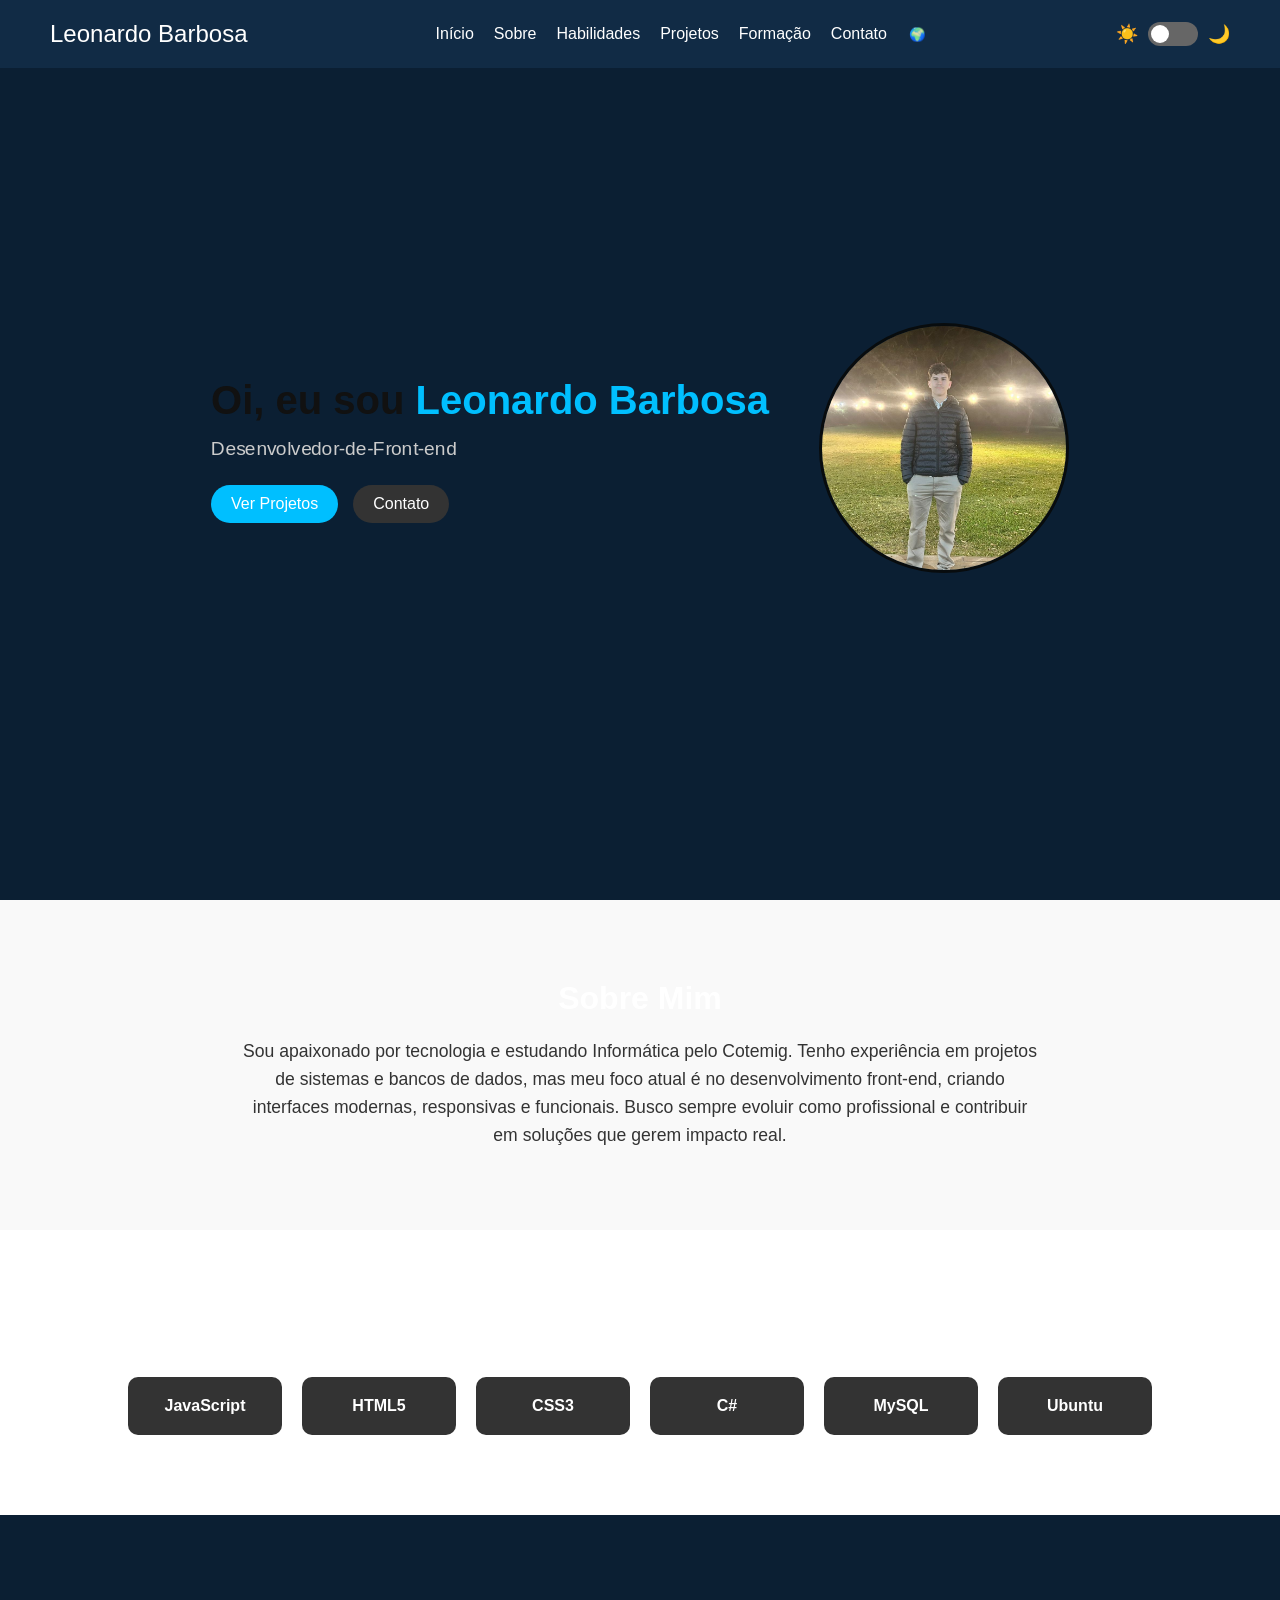
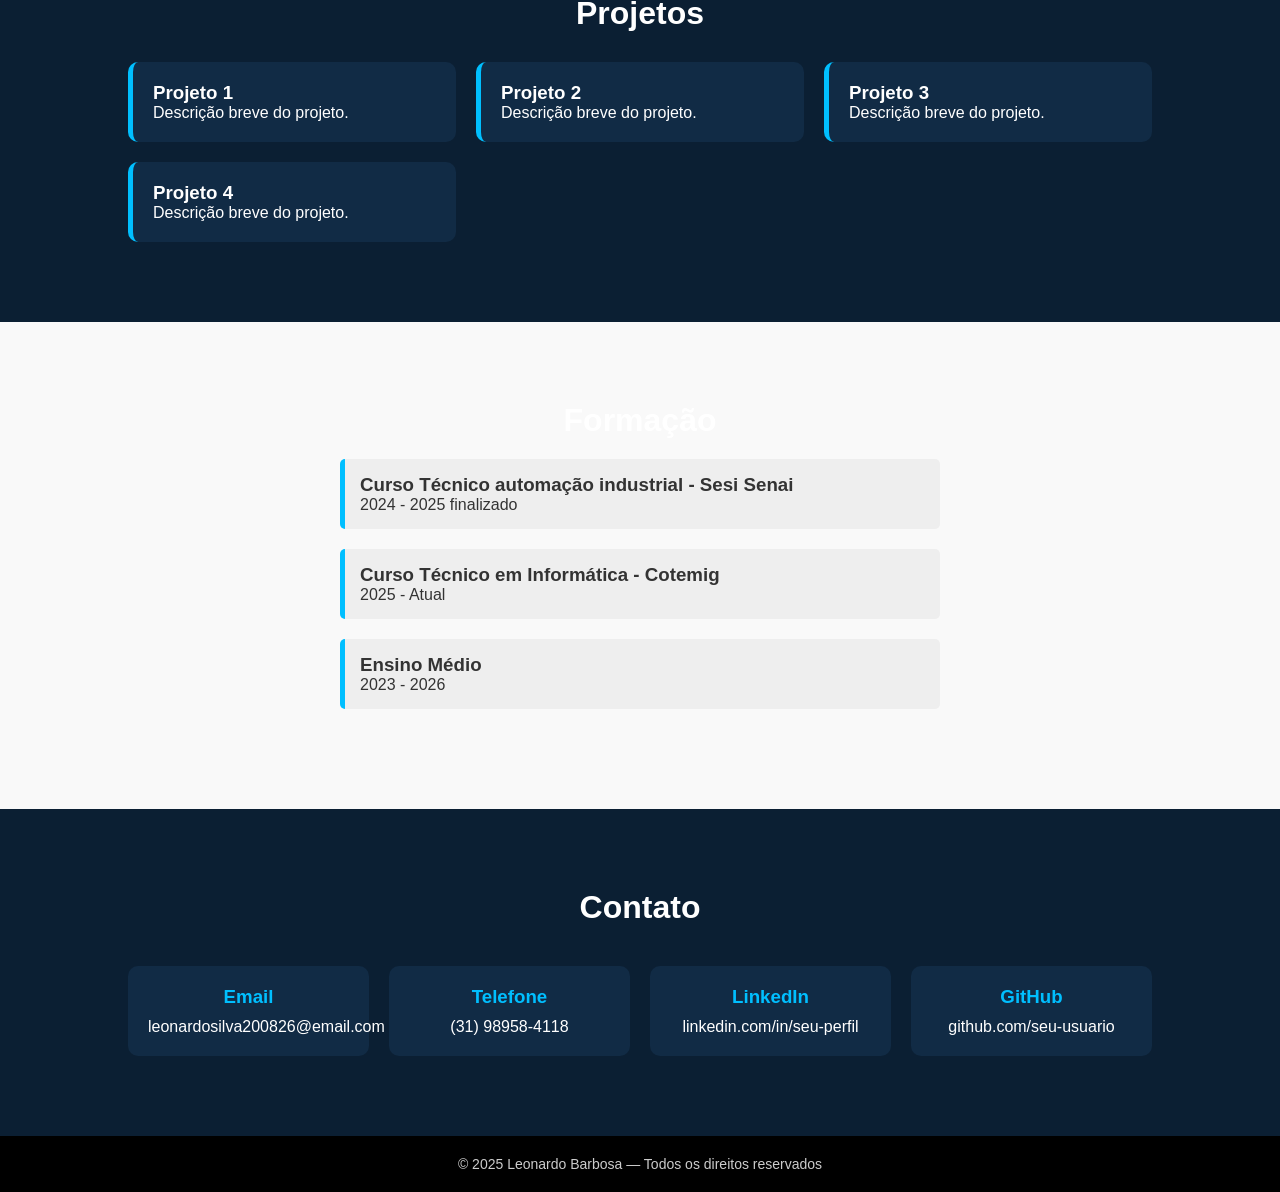
==== index.html @ f19188c2 "Add files via upload" ====
<!DOCTYPE html>
<html lang="pt-BR">
<head>
  <meta charset="UTF-8">
  <meta name="viewport" content="width=device-width, initial-scale=1.0">
  <title>Portfólio - Leonardo Barbosa</title>
  <link rel="stylesheet" href="style.css">
  <script src="script.js" defer></script>
</head>
<body>
  <!-- Header -->
  <header>
    <div class="logo" data-key="logo">Leonardo Barbosa</div>
    <nav>
      <ul class="nav-links">
        <li><a href="#hero">Início</a></li>
        <li><a href="#about">Sobre</a></li>
        <li><a href="#skills">Habilidades</a></li>
        <li><a href="#projects">Projetos</a></li>
        <li><a href="#education">Formação</a></li>
        <li><a href="#contact">Contato</a></li>
        <li><button id="btnIdioma">🌍</button></li>
        <li id="dk">
          <label class="switch">
            <span class="icon">🌙</span>
            <input type="checkbox" id="darkModeToggle">
            <span class="slider"></span>
            <span class="icon">🌙</span>
          </label>
        </li>
      </ul>
    </nav>
    <div class="menu-toggle">&#9776;</div>

    <div class="toggle-container">
      <span class="icon">☀️</span>
      <label class="switch">
        <input type="checkbox" id="darkModeToggle1">
        <span class="slider"></span>
      </label>
      <span class="icon">🌙</span>
    </div>
  </header>

  <!-- Hero -->
  <section id="hero">
    <div class="hero-text">
      <h1 data-key="heroTitle">Oi, eu sou <span>Leonardo Barbosa</span></h1>
      <p class="fall-text" data-key="heroSubtitle">Desenvolvedor-de-Front-end</p>
      <div class="buttons">
        <a href="#projects" class="btn" data-key="seeProjects">Ver Projetos</a>
        <a href="#contact" class="btn btn-alt" data-key="contactBtn">Contato</a>
      </div>
    </div>
    <div class="hero-img">
      <img src="portifolio.jpg" alt="">
    </div>
  </section>

  <!-- Sobre Mim -->
  <section id="about">
    <h2 data-key="aboutTitle">Sobre Mim</h2>
    <p data-key="aboutText">
      Sou apaixonado por tecnologia e estudando Informática pelo Cotemig.
      Tenho experiência em projetos de sistemas e bancos de dados, mas meu foco
      atual é no desenvolvimento front-end, criando interfaces modernas, responsivas
      e funcionais. Busco sempre evoluir como profissional e contribuir em soluções
      que gerem impacto real.
    </p>
  </section>

  <!-- Habilidades -->
  <section id="skills">
    <h2 data-key="skillsTitle">Habilidades</h2>
    <div class="skills-grid">
      <div class="skill-card">JavaScript</div>
      <div class="skill-card">HTML5</div>
      <div class="skill-card">CSS3</div>
      <div class="skill-card">C#</div>
      <div class="skill-card">MySQL</div>
      <div class="skill-card">Ubuntu</div>
    </div>
  </section>

  <!-- Projetos -->
  <section id="projects">
    <h2 data-key="projectsTitle">Projetos</h2>
    <div class="projects-grid">
      <div class="project-card">
        <h3>Projeto 1</h3>
        <p data-key="projDesc">Descrição breve do projeto.</p>
      </div>
      <div class="project-card">
        <h3>Projeto 2</h3>
        <p data-key="projDesc">Descrição breve do projeto.</p>
      </div>
      <div class="project-card">
        <h3>Projeto 3</h3>
        <p data-key="projDesc">Descrição breve do projeto.</p>
      </div>
      <div class="project-card">
        <h3>Projeto 4</h3>
        <p data-key="projDesc">Descrição breve do projeto.</p>
      </div>
    </div>
  </section>

  <!-- Formação -->
  <section id="education">
    <h2 data-key="educationTitle">Formação</h2>
    <ul class="timeline">
      <li>
        <h3 data-key="edu1">Curso Técnico automação industrial - Sesi Senai</h3>
        <span>2024 - 2025 finalizado</span>
      </li>
      <li>
        <h3 data-key="edu2">Curso Técnico em Informática - Cotemig</h3>
        <span>2025 - Atual</span>
      </li>
      <li>
        <h3 data-key="edu3">Ensino Médio</h3>
        <span>2023 - 2026</span>
      </li>
    </ul>
  </section>

  <!-- Contato -->
  <section id="contact">
    <h2 data-key="contactTitle">Contato</h2>
    <div class="contact-grid">
      <div class="contact-card">
        <h3 data-key="email">Email</h3>
        <p>leonardosilva200826@email.com</p>
      </div>
      <div class="contact-card">
        <h3 data-key="phone">Telefone</h3>
        <p>(31) 98958-4118</p>
      </div>
      <div class="contact-card">
        <h3 data-key="linkedin">LinkedIn</h3>
        <p><a href="https://linkedin.com/in/seu-perfil" target="_blank">linkedin.com/in/seu-perfil</a></p>
      </div>
      <div class="contact-card">
        <h3 data-key="github">GitHub</h3>
        <p><a href="https://github.com/seu-usuario" target="_blank">github.com/seu-usuario</a></p>
      </div>
    </div>
  </section>

  <!-- Footer -->
  <footer>
    <p data-key="footer">© 2025 Leonardo Barbosa — Todos os direitos reservados</p>
  </footer>

  <script>
    // Menu responsivo
    const menuToggle = document.querySelector(".menu-toggle");
    const navLinks = document.querySelector(".nav-links");
    menuToggle.addEventListener("click", () => {
      navLinks.classList.toggle("active");
    });
  </script>
</body>
</html>
---- style.css ----
* {
  scroll-behavior: smooth;
  margin: 0;
  padding: 0;
  box-sizing: border-box;
  font-family: "Montserrat", sans-serif;
}


body {
  background-color: #0B1F33;
  color: #111;
  transition: background-color 0.4s, color 0.4s;
}

header {
  background-color: #0B1F33;
  color: white;
  transition: background-color 0.4s, color 0.4s;
}

/* ====== Toggle Switch ====== */
.toggle-container {
  display: flex;
  align-items: center;
  gap: 10px;
}

.switch {
  position: relative;
  display: inline-block;
  width: 50px;
  height: 24px;
}

.switch input {
  opacity: 0;
  width: 0;
  height: 0;
}

#dk {
  display: none;
}

.slider {
  position: absolute;
  cursor: pointer;
  top: 0;
  left: 0;
  right: 0;
  bottom: 0;
  background-color: #666;
  transition: 0.4s;
  border-radius: 24px;
}

.slider::before {
  position: absolute;
  content: "";
  height: 18px;
  width: 18px;
  left: 3px;
  bottom: 3px;
  background-color: white;
  transition: 0.4s;
  border-radius: 50%;
}

input:checked+.slider {
  background-color: #2196f3;
}

input:checked+.slider::before {
  transform: translateX(26px);
}

.toggle-container .icon {
  font-size: 18px;
}



/* Header */
header {
  width: 100%;
  padding: 20px 50px;
  background: #112B45;
  display: flex;
  justify-content: space-between;
  align-items: center;
  position: fixed;
  top: 0;
  z-index: 1000;
}

.toggle-container {
  display: flex;
  align-items: center;
  gap: 10px;
}

/* Estilo do switch */
.switch {
  position: relative;
  display: inline-block;
  width: 50px;
  height: 24px;
}

.switch input {
  opacity: 0;
  width: 0;
  height: 0;
}

.slider {
  position: absolute;
  cursor: pointer;
  top: 0;
  left: 0;
  right: 0;
  bottom: 0;
  background-color: #666;
  transition: 0.4s;
  border-radius: 24px;
}

.slider::before {
  position: absolute;
  content: "";
  height: 18px;
  width: 18px;
  left: 3px;
  bottom: 3px;
  background-color: white;
  transition: 0.4s;
  border-radius: 50%;
}

/* Quando ativado */
input:checked+.slider {
  background-color: #110f08;
}

input:checked+.slider::before {
  transform: translateX(26px);
}

/* Ícones */
.toggle-container .icon {
  font-size: 18px;
}

.logo {
  font-size: 1.5rem;
  font-weight: 2px;
  color: #fff;
}

.fall-text {
  display: inline-block;
  font-size: 1.2rem;
  color: #ccc;
}

.fall-text span {
  display: inline-block;
  opacity: 0;
  transform: translateY(-50px);
  animation: fall 0.8s forwards;
}

@keyframes fall {
  to {
    opacity: 1;
    transform: translateY(0);
  }
}

.nav-links {
  display: flex;
  gap: 20px;
  list-style: none;
}

.nav-links a {
  text-decoration: none;
  color: #fff;
  font-weight: 500;
  transition: 0.3s;
}

.nav-links a:hover {
  color: #00BFFF;
}

/* Menu Mobile */
.menu-toggle {
  display: none;
  font-size: 2rem;
  cursor: pointer;
  color: #fff;
}

@media (max-width: 768px) {
  .nav-links {
    display: none;
    flex-direction: column;
    position: absolute;
    top: 70px;
    right: 50px;
    background: #112B45;
    padding: 20px;
    border-radius: 10px;
  }

  .nav-links.active {
    display: flex;
  }

  .menu-toggle {
    display: block;
  }

  .toggle-container {
    display: none;
  }

  .switch {
    display: flex;
    gap: 11px;
  }

  #hero {
    min-height: 100vh;
    display: flex;
    justify-content: center;
    align-items: center;
    flex-direction: column-reverse;
  }


  #dk {
    display: block;
  }
}

/* Hero */
#hero {
  min-height: 100vh;
  display: flex;
  justify-content: center;
  align-items: center;
  gap: 50px;
  padding: 0 10%;
}

.hero-text {
  max-width: 600px;
}

.hero-img img {

  width: 250px;
  height: 250px;
  border-radius: 50%;
  object-fit: cover;
  border: 3px solid #080c0e;
}

/* Animação de flutuar */
@keyframes float {
  0% {
    transform: translateY(0);
  }

  50% {
    transform: translateY(-20px);
  }

  100% {
    transform: translateY(0);
  }
}

.hero-img img.float {
  animation: float 5s ease-in-out infinite;
}


.hero-text h1 {
  font-size: 2.5rem;
  margin-bottom: 15px;
}

.hero-text h1 span {
  color: #00BFFF;
}

.hero-text p {
  font-size: 1.2rem;
  margin-bottom: 25px;
  color: #ccc;
}

.buttons {
  display: flex;
  gap: 15px;
}

.btn {
  padding: 10px 20px;
  background: #00BFFF;
  color: #fff;
  text-decoration: none;
  border-radius: 25px;
  transition: 0.3s;
}

.btn:hover {
  background: #008CBA;
}

.btn-alt {
  background: #333;
}


/* SOBRE MIM */
#about {
  padding: 80px 10%;
  text-align: center;
  background: #f9f9f9;
  color: #333;
}

#about h2 {
  font-size: 2rem;
  margin-bottom: 20px;
  color: white;
}

#about p {
  max-width: 800px;
  margin: 0 auto;
  font-size: 1.1rem;
  line-height: 1.6;
}

/* HABILIDADES */
#skills {
  padding: 80px 10%;
  text-align: center;
  background: #fff;
}

#skills h2 {
  font-size: 2rem;
  margin-bottom: 30px;
  color: white;
}

.skills-grid {
  display: grid;
  grid-template-columns: repeat(auto-fit, minmax(150px, 1fr));
  gap: 20px;
}

.skills-grid :hover {
  color: #00BFFF
}

.skill-card {
  background: #333;
  color: #fff;
  padding: 20px;
  border-radius: 10px;
  font-weight: bold;
  text-align: center;
}

/* PROJETOS */
#projects {
  padding: 80px 10%;
  background: #0B1F33;
  color: #fff;
  text-align: center;
}

#projects h2 {
  font-size: 2rem;
  margin-bottom: 30px;
}

.projects-grid {
  display: grid;
  grid-template-columns: repeat(auto-fit, minmax(250px, 1fr));
  gap: 20px;
}

.project-card {
  background: #112B45;
  padding: 20px;
  border-radius: 10px;
  text-align: left;
  border-left: 5px solid #00BFFF;
}

/* FORMAÇÃO */
#education {
  padding: 80px 10%;
  background: #f9f9f9;
  text-align: center;
  color: #333;
}

#education h2 {
  font-size: 2rem;
  margin-bottom: 20px;
  color: white;
}

.timeline {
  list-style: none;
  padding: 0;
  max-width: 600px;
  margin: 0 auto;
  text-align: left;

}

.timeline li {
  margin-bottom: 20px;
  padding: 15px;
  background: #eee;
  border-left: 5px solid #00BFFF;
  border-radius: 5px;

}

/* ============================= */
/* CONTATO */
#contact {
  padding: 80px 10%;
  background: #0B1F33;
  color: #fff;
  text-align: center;
}

#contact h2 {
  font-size: 2rem;
  margin-bottom: 40px;
}

.contact-grid {
  display: grid;
  grid-template-columns: repeat(auto-fit, minmax(220px, 1fr));
  gap: 20px;
}

.contact-card {
  background: #112B45;
  padding: 20px;
  border-radius: 10px;
  transition: transform 0.3s, background 0.3s;
}

.contact-card h3 {
  margin-bottom: 10px;
  color: #00BFFF;
}

.contact-card p {
  font-size: 1rem;
}

.contact-card a {
  color: #fff;
  text-decoration: none;
  transition: color 0.3s;
}

.contact-card a:hover {
  color: #00BFFF;
}

.contact-card:hover {
  transform: translateY(-5px);
  background: #154069;
}

/* Botão Dark Mode */
#darkModeToggle {
  margin-left: 15px;
  padding: 8px 12px;
  border: none;
  background: var(--secondary-color);
  color: var(--text-color);
  border-radius: 8px;
  cursor: pointer;
  transition: 0.3s;
}

#darkModeToggle:hover {
  background: var(--primary-color);
  color: var(--bg-color);
}

#darkModeToggle1 {
  margin-left: 15px;
  padding: 8px 12px;
  border: none;
  background: var(--secondary-color);
  color: var(--text-color);
  border-radius: 8px;
  cursor: pointer;
  transition: 0.3s;
}

#darkModeToggle1:hover {
  background: var(--primary-color);
  color: var(--bg-color);
}

body.dark-mode {
  background-color: #111;
  color: #f5f5f5;
}

body.dark-mode header {
  background-color: #1a1a1a;
  color: #f5f5f5;
}

body.dark-mode #hero {
  background-color: #111;
  color: #f5f5f5;
}

body.dark-mode #about {
  background-color: #1a1a1a;
  color: #f5f5f5;
}

body.dark-mode #skills {
  background-color: #1a1a1a;
  color: #f5f5f5;
}

body.dark-mode .skill-card {
  background-color: #222;
  color: #f5f5f5;
  border: 1px solid #444;
}

body.dark-mode .skill-card:hover {
  color: #00BFFF;
}

body.dark-mode #projects {
  background-color: #111;
  color: #f5f5f5;
}

body.dark-mode .project-card {
  background-color: #222;
  color: #f5f5f5;
  border-left: 5px solid #00BFFF;
}

body.dark-mode #education {
  background-color: #1a1a1a;
  color: #f5f5f5;
}

body.dark-mode .timeline li {
  background-color: #222;
  color: #f5f5f5;
  border-left: 5px solid #00BFFF;
}

body.dark-mode #contact {
  background-color: #111;
  color: #f5f5f5;
}

body.dark-mode .contact-card {
  background-color: #222;
  color: #f5f5f5;
  border: 1px solid #444;
}

body.dark-mode .contact-card a {
  color: #00BFFF;
}

body.dark-mode .contact-card:hover {
  background-color: #154069;
}

body.dark-mode .btn {
  background-color: #00BFFF;
  color: #fff;
}

body.dark-mode .btn-alt {
  background-color: #333;
  color: #fff;
}

/* ====== Dark Mode ====== */
body.dark-mode {
  background-color: #111;
  color: #f5f5f5;
}

body.dark-mode header {
  background-color: #1a1a1a;
  color: #f5f5f5;
}

body.dark-mode .card {
  background-color: #222;
  color: #f5f5f5;
  border: 1px solid #444;
}

footer {
  background: black;
  color: #ccc;
  text-align: center;
  padding: 20px;
  font-size: 14px;
}

body.dark-mode .nav-links {
  background-color: #1a1a1a;
  color: #f5f5f5;
}

#btnIdioma {
  border-color: transparent;
  background-color: transparent;
  font-size: 1.em;
}
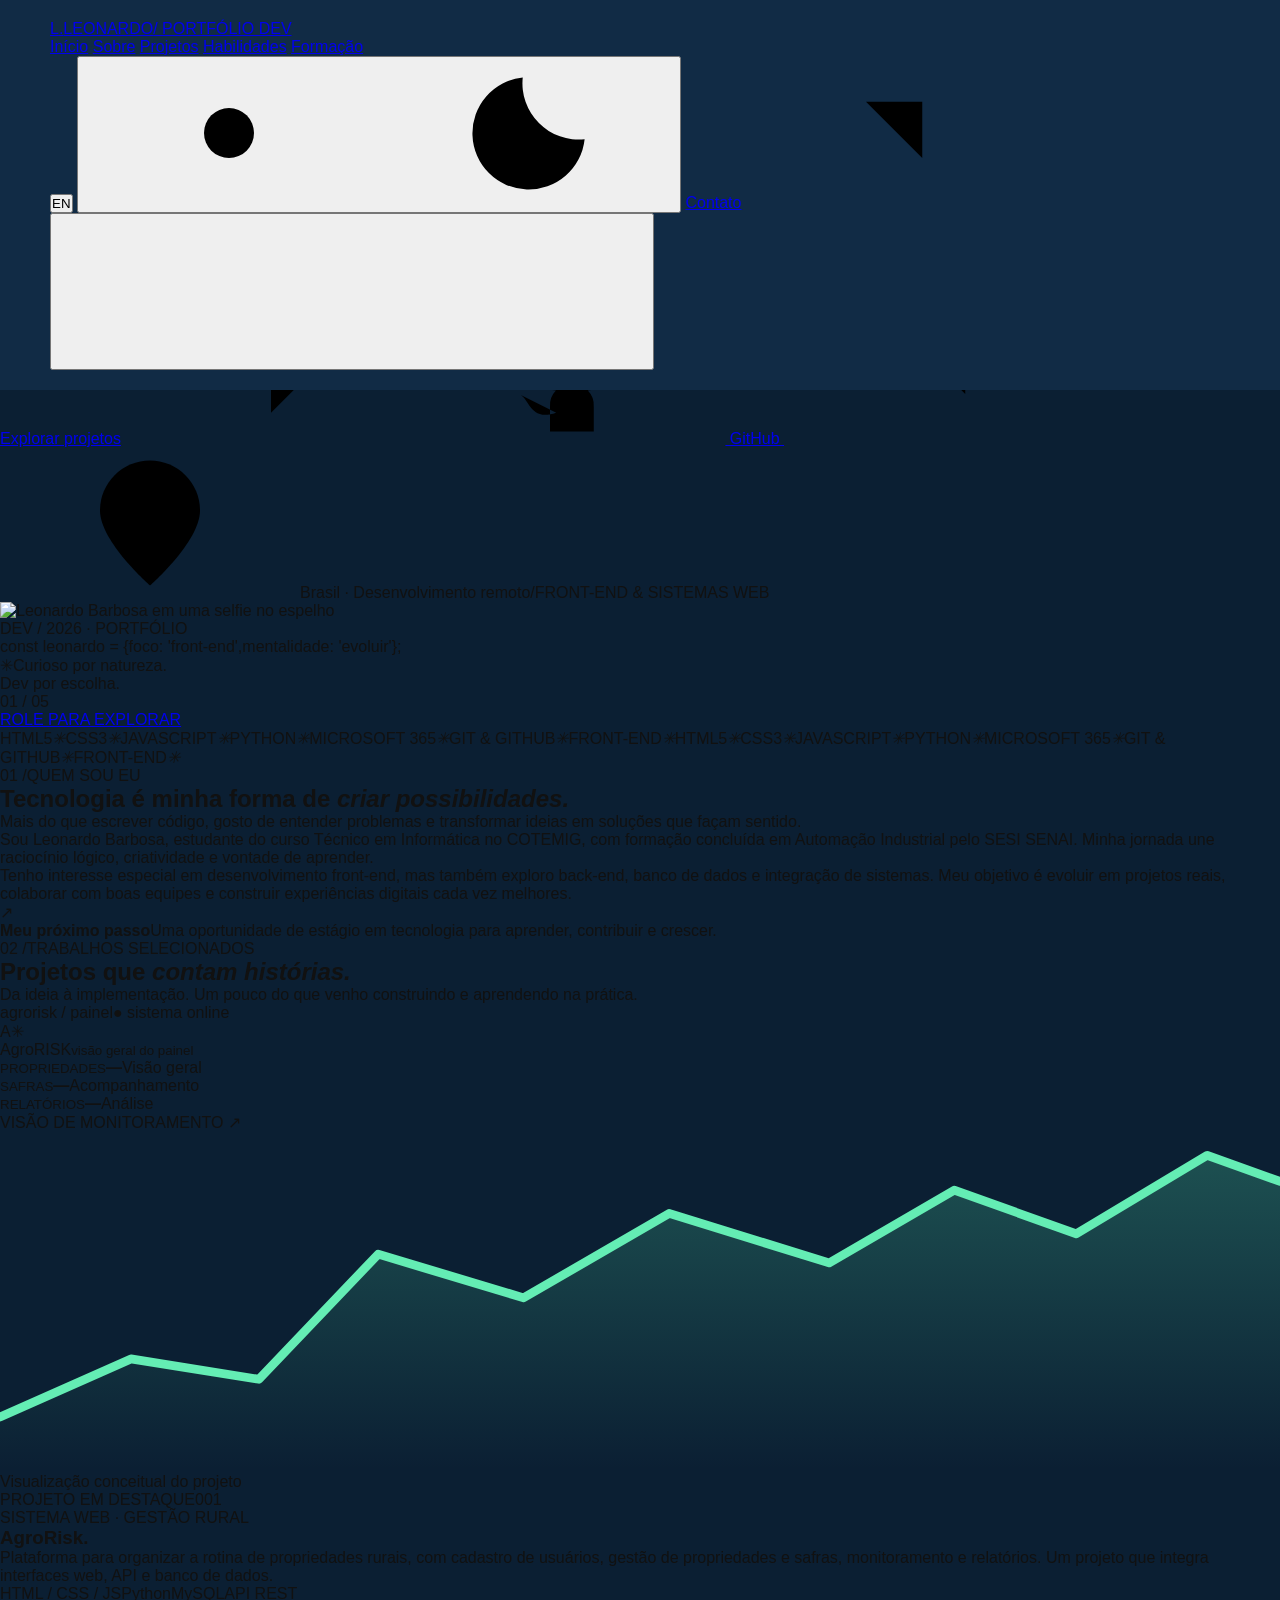
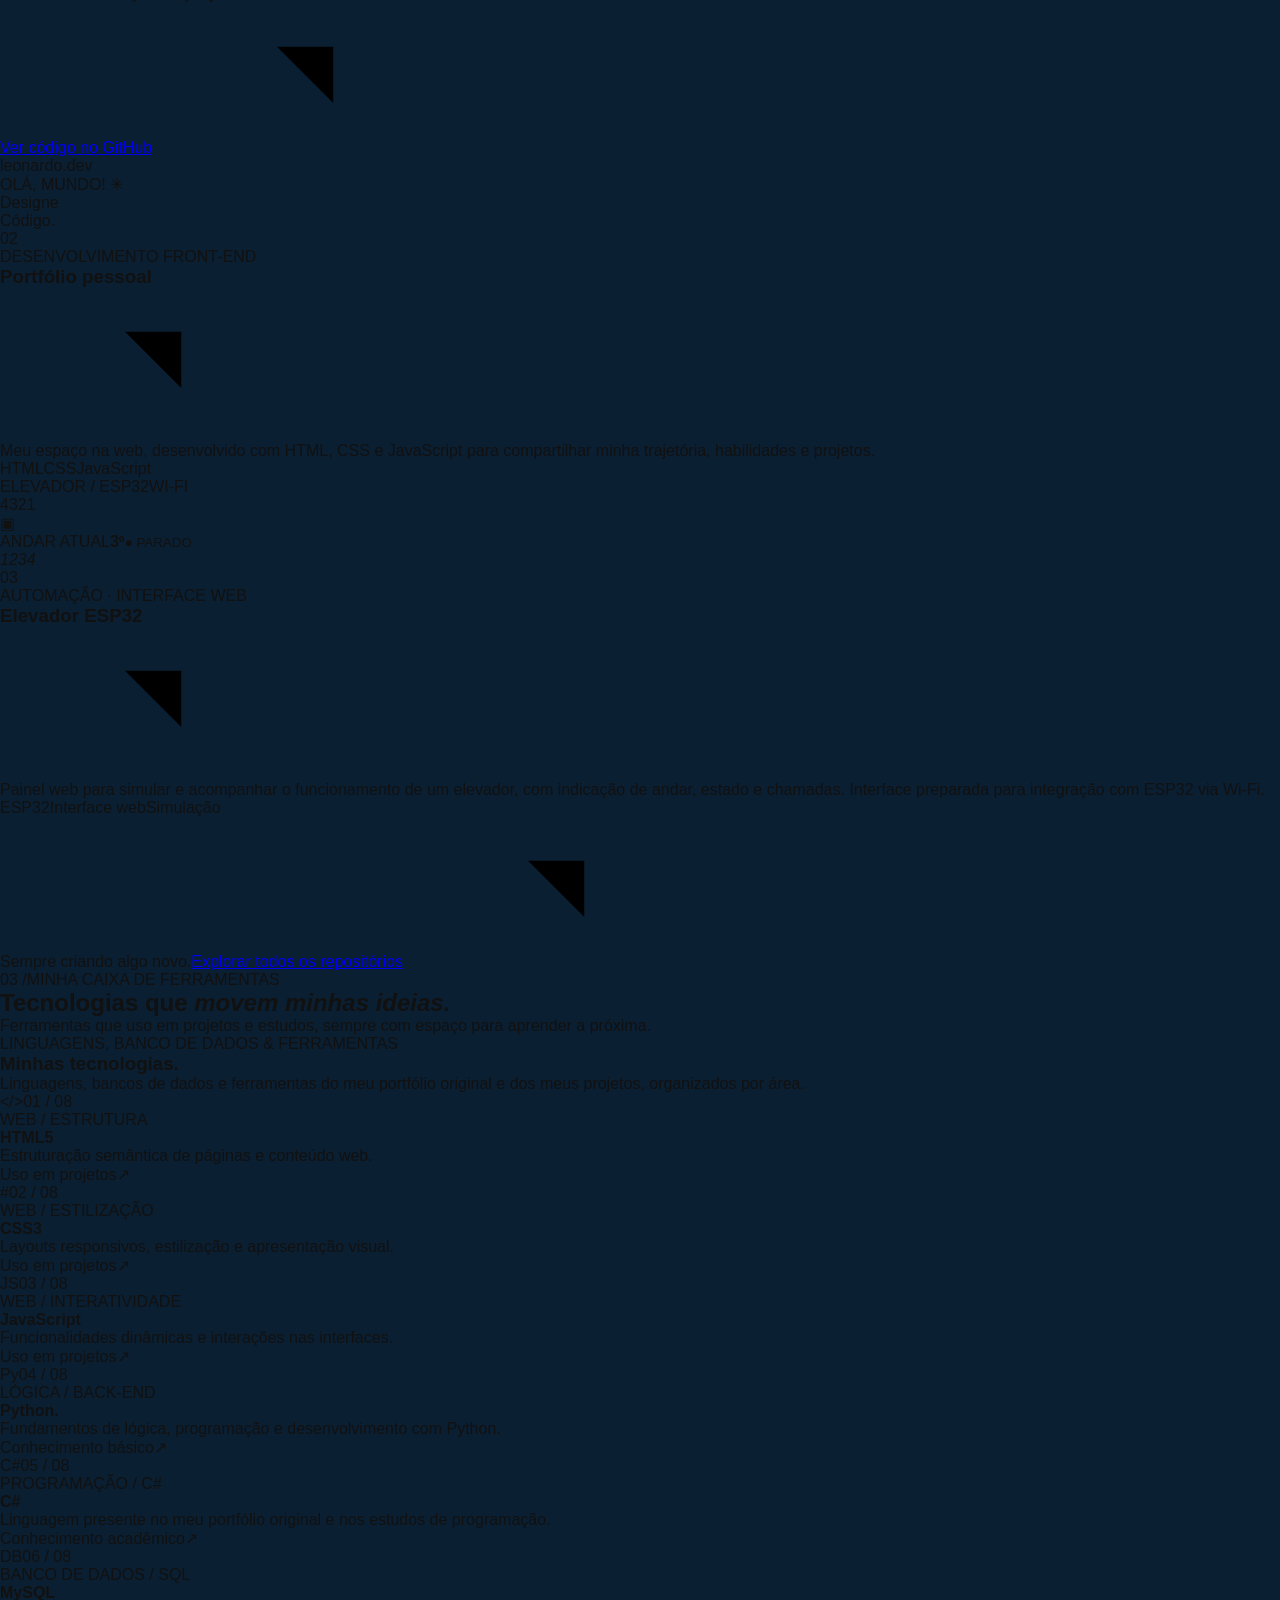
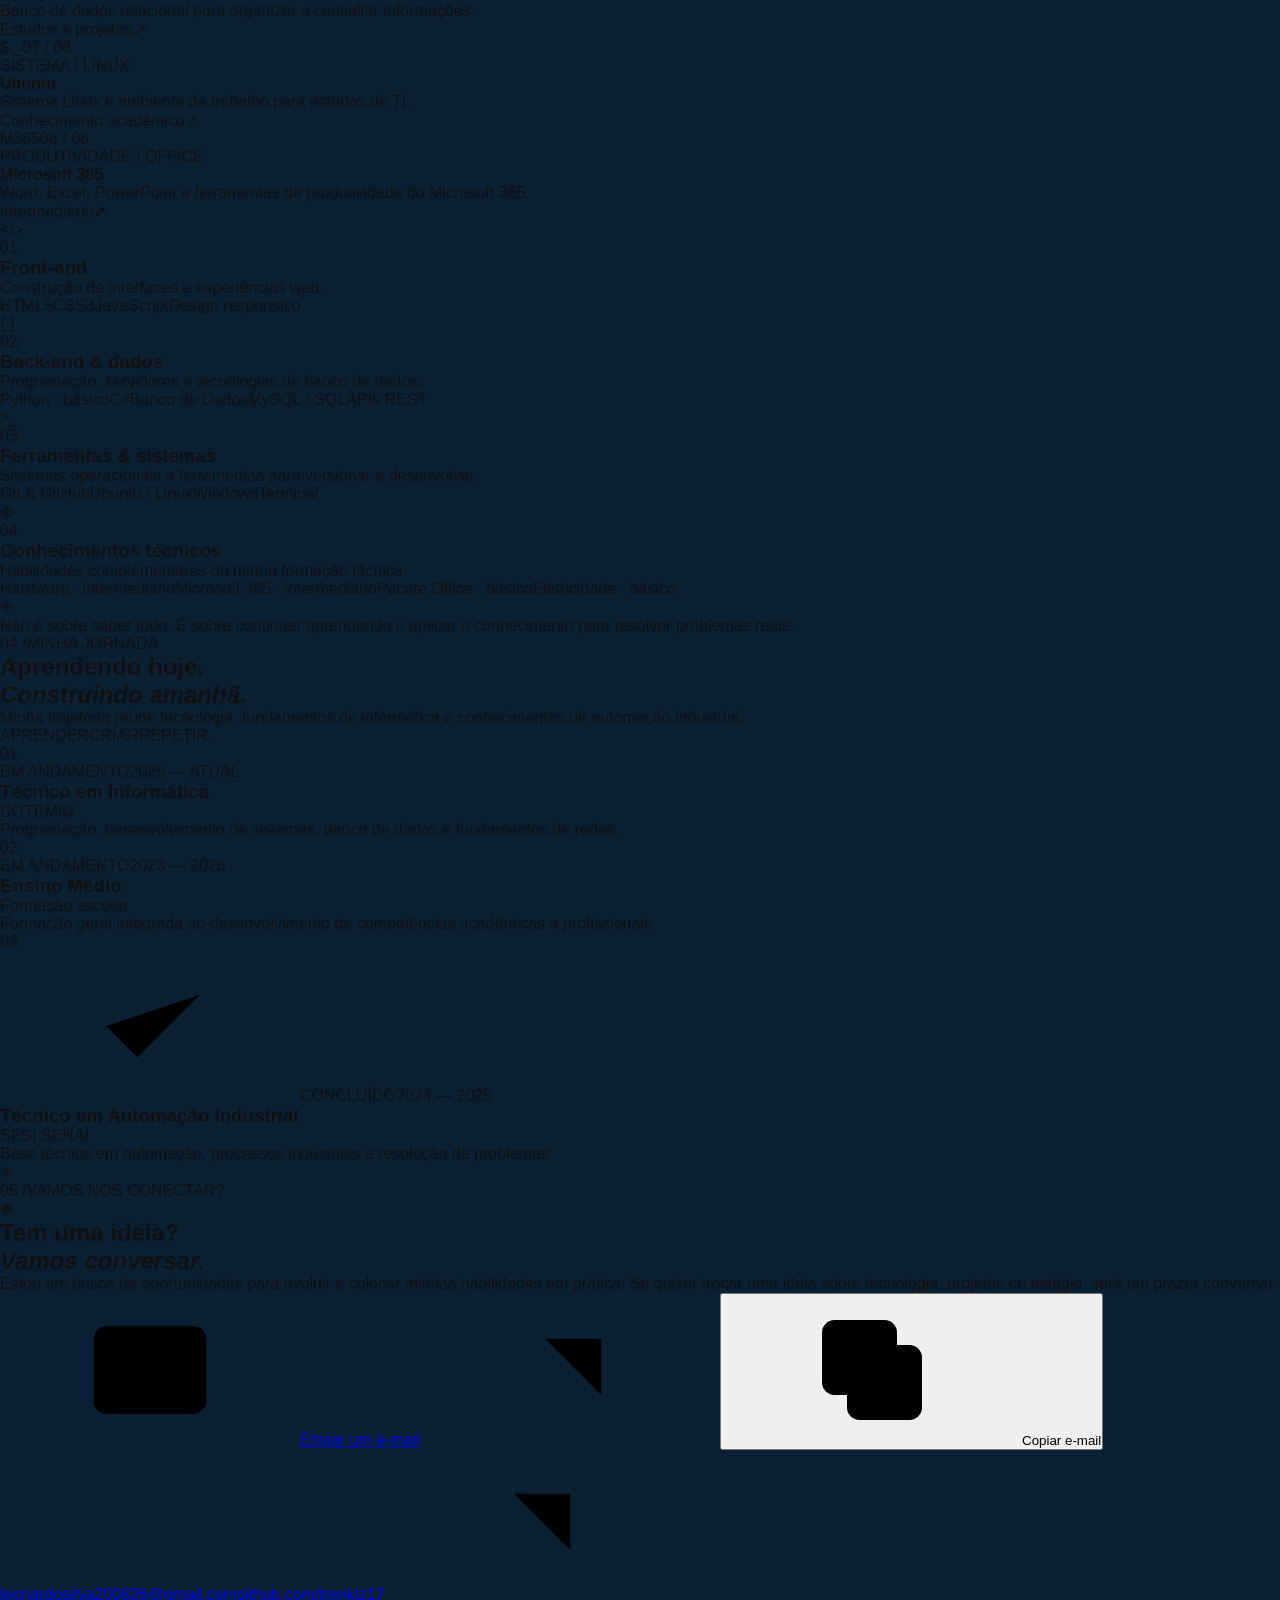
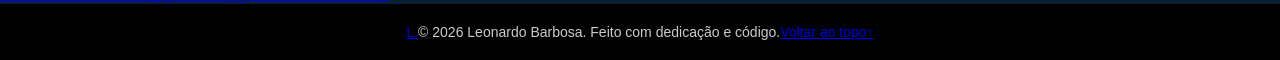
==== commit 4749d8c6: "Corrige traducao completa do portfolio" ====
--- a/index.html
+++ b/index.html
@@ -1,164 +1,619 @@
-<!DOCTYPE html>
-<html lang="pt-BR">
-<head>
-  <meta charset="UTF-8">
-  <meta name="viewport" content="width=device-width, initial-scale=1.0">
-  <title>Portfólio - Leonardo Barbosa</title>
-  <link rel="stylesheet" href="style.css">
-  <script src="script.js" defer></script>
-</head>
-<body>
-  <!-- Header -->
-  <header>
-    <div class="logo" data-key="logo">Leonardo Barbosa</div>
-    <nav>
-      <ul class="nav-links">
-        <li><a href="#hero">Início</a></li>
-        <li><a href="#about">Sobre</a></li>
-        <li><a href="#skills">Habilidades</a></li>
-        <li><a href="#projects">Projetos</a></li>
-        <li><a href="#education">Formação</a></li>
-        <li><a href="#contact">Contato</a></li>
-        <li><button id="btnIdioma">🌍</button></li>
-        <li id="dk">
-          <label class="switch">
-            <span class="icon">🌙</span>
-            <input type="checkbox" id="darkModeToggle">
-            <span class="slider"></span>
-            <span class="icon">🌙</span>
-          </label>
-        </li>
-      </ul>
-    </nav>
-    <div class="menu-toggle">&#9776;</div>
-
-    <div class="toggle-container">
-      <span class="icon">☀️</span>
-      <label class="switch">
-        <input type="checkbox" id="darkModeToggle1">
-        <span class="slider"></span>
-      </label>
-      <span class="icon">🌙</span>
-    </div>
-  </header>
-
-  <!-- Hero -->
-  <section id="hero">
-    <div class="hero-text">
-      <h1 data-key="heroTitle">Oi, eu sou <span>Leonardo Barbosa</span></h1>
-      <p class="fall-text" data-key="heroSubtitle">Desenvolvedor-de-Front-end</p>
-      <div class="buttons">
-        <a href="#projects" class="btn" data-key="seeProjects">Ver Projetos</a>
-        <a href="#contact" class="btn btn-alt" data-key="contactBtn">Contato</a>
-      </div>
-    </div>
-    <div class="hero-img">
-      <img src="portifolio.jpg" alt="">
-    </div>
-  </section>
-
-  <!-- Sobre Mim -->
-  <section id="about">
-    <h2 data-key="aboutTitle">Sobre Mim</h2>
-    <p data-key="aboutText">
-      Sou apaixonado por tecnologia e estudando Informática pelo Cotemig.
-      Tenho experiência em projetos de sistemas e bancos de dados, mas meu foco
-      atual é no desenvolvimento front-end, criando interfaces modernas, responsivas
-      e funcionais. Busco sempre evoluir como profissional e contribuir em soluções
-      que gerem impacto real.
-    </p>
-  </section>
-
-  <!-- Habilidades -->
-  <section id="skills">
-    <h2 data-key="skillsTitle">Habilidades</h2>
-    <div class="skills-grid">
-      <div class="skill-card">JavaScript</div>
-      <div class="skill-card">HTML5</div>
-      <div class="skill-card">CSS3</div>
-      <div class="skill-card">C#</div>
-      <div class="skill-card">MySQL</div>
-      <div class="skill-card">Ubuntu</div>
-    </div>
-  </section>
-
-  <!-- Projetos -->
-  <section id="projects">
-    <h2 data-key="projectsTitle">Projetos</h2>
-    <div class="projects-grid">
-      <div class="project-card">
-        <h3>Projeto 1</h3>
-        <p data-key="projDesc">Descrição breve do projeto.</p>
-      </div>
-      <div class="project-card">
-        <h3>Projeto 2</h3>
-        <p data-key="projDesc">Descrição breve do projeto.</p>
-      </div>
-      <div class="project-card">
-        <h3>Projeto 3</h3>
-        <p data-key="projDesc">Descrição breve do projeto.</p>
-      </div>
-      <div class="project-card">
-        <h3>Projeto 4</h3>
-        <p data-key="projDesc">Descrição breve do projeto.</p>
-      </div>
-    </div>
-  </section>
-
-  <!-- Formação -->
-  <section id="education">
-    <h2 data-key="educationTitle">Formação</h2>
-    <ul class="timeline">
-      <li>
-        <h3 data-key="edu1">Curso Técnico automação industrial - Sesi Senai</h3>
-        <span>2024 - 2025 finalizado</span>
-      </li>
-      <li>
-        <h3 data-key="edu2">Curso Técnico em Informática - Cotemig</h3>
-        <span>2025 - Atual</span>
-      </li>
-      <li>
-        <h3 data-key="edu3">Ensino Médio</h3>
-        <span>2023 - 2026</span>
-      </li>
-    </ul>
-  </section>
-
-  <!-- Contato -->
-  <section id="contact">
-    <h2 data-key="contactTitle">Contato</h2>
-    <div class="contact-grid">
-      <div class="contact-card">
-        <h3 data-key="email">Email</h3>
-        <p>leonardosilva200826@email.com</p>
-      </div>
-      <div class="contact-card">
-        <h3 data-key="phone">Telefone</h3>
-        <p>(31) 98958-4118</p>
-      </div>
-      <div class="contact-card">
-        <h3 data-key="linkedin">LinkedIn</h3>
-        <p><a href="https://linkedin.com/in/seu-perfil" target="_blank">linkedin.com/in/seu-perfil</a></p>
-      </div>
-      <div class="contact-card">
-        <h3 data-key="github">GitHub</h3>
-        <p><a href="https://github.com/seu-usuario" target="_blank">github.com/seu-usuario</a></p>
-      </div>
-    </div>
-  </section>
-
-  <!-- Footer -->
-  <footer>
-    <p data-key="footer">© 2025 Leonardo Barbosa — Todos os direitos reservados</p>
-  </footer>
-
-  <script>
-    // Menu responsivo
-    const menuToggle = document.querySelector(".menu-toggle");
-    const navLinks = document.querySelector(".nav-links");
-    menuToggle.addEventListener("click", () => {
-      navLinks.classList.toggle("active");
-    });
-  </script>
-</body>
+<!doctype html>
+<html lang="pt-BR" data-theme="dark">
+
+<head>
+  <meta charset="UTF-8">
+  <meta name="viewport" content="width=device-width, initial-scale=1">
+  <meta name="theme-color" content="#080d16">
+  <meta name="description"
+    content="Portfólio de Leonardo Barbosa — estudante de Informática no COTEMIG, com foco em desenvolvimento front-end, sistemas web e projetos de tecnologia.">
+  <meta name="author" content="Leonardo Barbosa">
+  <meta name="color-scheme" content="dark light">
+  <meta property="og:type" content="website">
+  <meta property="og:locale" content="pt_BR">
+  <meta property="og:title" content="Leonardo Barbosa | Desenvolvedor Front-end">
+  <meta property="og:description"
+    content="Conheça meus projetos, minhas habilidades e minha jornada no desenvolvimento de software.">
+  <meta property="og:url" content="https://trenkiz17.github.io/portifolio/">
+  <meta property="og:image" content="https://trenkiz17.github.io/portifolio/assets/leo.png">
+  <link rel="canonical" href="https://trenkiz17.github.io/portifolio/">
+  <link rel="icon" href="assets/favicon.svg" type="image/svg+xml">
+  <link rel="preconnect" href="https://fonts.googleapis.com">
+  <link rel="preconnect" href="https://fonts.gstatic.com" crossorigin>
+  <link
+    href="https://fonts.googleapis.com/css2?family=DM+Mono:wght@400;500&family=Manrope:wght@400;500;600;700;800&display=swap"
+    rel="stylesheet">
+  <link rel="stylesheet" href="style.css">
+  <noscript>
+    <style>
+      .reveal {
+        opacity: 1 !important;
+        transform: none !important
+      }
+    </style>
+  </noscript>
+  <script src="script.js?v=20261022-i18n-final-3" defer></script>
+  <title>Leonardo Barbosa — Desenvolvedor Front-end</title>
+</head>
+
+<body>
+  <a class="skip-link" href="#main" data-i18n="skip">Pular para o conteúdo</a>
+  <svg class="svg-sprite" xmlns="http://www.w3.org/2000/svg" aria-hidden="true" focusable="false">
+    <symbol id="i-arrow" viewBox="0 0 24 24">
+      <path d="M5 12h14m-7-7 7 7-7 7" />
+    </symbol>
+    <symbol id="i-up-right" viewBox="0 0 24 24">
+      <path d="M7 17 17 7M8 7h9v9" />
+    </symbol>
+    <symbol id="i-github" viewBox="0 0 24 24">
+      <path
+        d="M9 19c-4.3 1.5-4.3-2.5-6-3m12 6v-3.9a3.4 3.4 0 0 0-.95-2.65c3.2-.36 6.55-1.57 6.55-7.17A5.6 5.6 0 0 0 19 4.4 5.2 5.2 0 0 0 18.9.5S17.65.14 15 2.1a13.5 13.5 0 0 0-7 0C5.35.14 4.1.5 4.1.5A5.2 5.2 0 0 0 4 4.4a5.6 5.6 0 0 0-1.6 3.88c0 5.58 3.35 6.82 6.55 7.17A3.4 3.4 0 0 0 8 18.1V22" />
+    </symbol>
+    <symbol id="i-mail" viewBox="0 0 24 24">
+      <rect x="3" y="5" width="18" height="14" rx="2" />
+      <path d="m3 7 9 6 9-6" />
+    </symbol>
+    <symbol id="i-sun" viewBox="0 0 24 24">
+      <circle cx="12" cy="12" r="4" />
+      <path
+        d="M12 2v2m0 16v2M4.93 4.93l1.42 1.42m11.3 11.3 1.42 1.42M2 12h2m16 0h2M4.93 19.07l1.42-1.42m11.3-11.3 1.42-1.42" />
+    </symbol>
+    <symbol id="i-moon" viewBox="0 0 24 24">
+      <path d="M20.9 13a9 9 0 0 1-9.9-9.9A9 9 0 1 0 20.9 13Z" />
+    </symbol>
+    <symbol id="i-menu" viewBox="0 0 24 24">
+      <path d="M4 7h16M4 12h16M4 17h16" />
+    </symbol>
+    <symbol id="i-close" viewBox="0 0 24 24">
+      <path d="m5 5 14 14M19 5 5 19" />
+    </symbol>
+    <symbol id="i-copy" viewBox="0 0 24 24">
+      <rect x="8" y="8" width="12" height="12" rx="2" />
+      <path d="M16 8V6a2 2 0 0 0-2-2H6a2 2 0 0 0-2 2v8a2 2 0 0 0 2 2h2" />
+    </symbol>
+    <symbol id="i-check" viewBox="0 0 24 24">
+      <path d="m5 12 5 5L20 7" />
+    </symbol>
+    <symbol id="i-location" viewBox="0 0 24 24">
+      <path d="M20 10c0 5-8 12-8 12S4 15 4 10a8 8 0 1 1 16 0Z" />
+      <circle cx="12" cy="10" r="2.5" />
+    </symbol>
+  </svg>
+
+  <div class="ambient ambient-one" aria-hidden="true"></div>
+  <div class="ambient ambient-two" aria-hidden="true"></div>
+  <header class="site-header" id="top">
+    <div class="container header-inner">
+      <a class="brand" href="#inicio" aria-label="Leonardo Barbosa - início"><span
+          class="brand-symbol">L<span>.</span></span><span class="brand-name">LEONARDO<span class="brand-small"
+            data-i18n="brandSubheading">/ PORTFÓLIO DEV</span></span></a>
+      <nav class="main-nav" id="main-nav" aria-label="Navegação principal">
+        <a href="#inicio" class="nav-link active" data-i18n="navHome">Início</a>
+        <a href="#sobre" class="nav-link" data-i18n="navAbout">Sobre</a>
+        <a href="#projetos" class="nav-link" data-i18n="navProjects">Projetos</a>
+        <a href="#habilidades" class="nav-link" data-i18n="navSkills">Habilidades</a>
+        <a href="#formacao" class="nav-link" data-i18n="navEducation">Formação</a>
+      </nav>
+      <div class="header-actions">
+        <button class="icon-btn lang-btn" id="lang-toggle" type="button" aria-label="Mudar para inglês"
+          title="Mudar para inglês">EN</button>
+        <button class="icon-btn theme-btn" id="theme-toggle" type="button" aria-label="Ativar tema claro"
+          title="Alternar tema"><svg class="theme-sun">
+            <use href="#i-sun" />
+          </svg><svg class="theme-moon">
+            <use href="#i-moon" />
+          </svg></button>
+        <a class="header-contact" href="#contato"><span data-i18n="navContact">Contato</span><svg>
+            <use href="#i-up-right" />
+          </svg></a>
+        <button class="icon-btn mobile-menu-btn" id="menu-toggle" type="button" aria-controls="main-nav"
+          aria-expanded="false" aria-label="Abrir menu"><svg class="menu-svg">
+            <use href="#i-menu" />
+          </svg><svg class="close-svg">
+            <use href="#i-close" />
+          </svg></button>
+      </div>
+    </div>
+  </header>
+
+  <main id="main">
+    <section class="hero section-pad" id="inicio" aria-labelledby="hero-title">
+      <div class="container hero-grid">
+        <div class="hero-content">
+          <div class="availability"><span class="availability-pulse"></span><span data-i18n="availability">ABERTO A
+              OPORTUNIDADES DE ESTÁGIO</span><span class="availability-dot">✦</span></div>
+          <p class="hero-kicker" data-i18n="heroKicker">OLÁ, PRAZER! EU SOU O LEONARDO <span class="wave">✳</span></p>
+          <h1 id="hero-title"><span data-i18n="heroLine1">Criando o futuro,</span><br><span class="heading-gradient"
+              data-i18n="heroLine2">uma linha de código</span><br><span data-i18n="heroLine3">de cada vez.</span></h1>
+          <p class="hero-description" data-i18n="heroDescription">Estudante de Informática no COTEMIG e desenvolvedor em
+            formação. Transformo ideias em experiências digitais modernas, funcionais e feitas com atenção a cada
+            detalhe.</p>
+          <div class="hero-buttons">
+            <a class="button button-primary" href="#projetos"><span data-i18n="heroProjects">Explorar
+                projetos</span><svg>
+                <use href="#i-arrow" />
+              </svg></a>
+            <a class="button button-outline" href="https://github.com/trenkiz17" target="_blank"
+              rel="noopener noreferrer"><svg>
+                <use href="#i-github" />
+              </svg> GitHub <svg class="mini-ext">
+                <use href="#i-up-right" />
+              </svg></a>
+          </div>
+          <div class="hero-meta"><span class="meta-divider"></span><span><svg>
+                <use href="#i-location" />
+              </svg><span data-i18n="heroLocation">Brasil · Desenvolvimento remoto</span></span><span
+              class="meta-separator">/</span><span data-i18n="heroRole">FRONT-END & SISTEMAS WEB</span></div>
+        </div>
+        <div class="hero-visual" aria-label="Fotografia de Leonardo Barbosa">
+          <div class="portrait-outer">
+            <div class="portrait-frame"><img src="assets/leo.png" alt="Leonardo Barbosa em uma selfie no espelho"
+                width="1536" height="2048" fetchpriority="high"></div>
+            <div class="portrait-wash"></div>
+            <div class="portrait-side-label" data-i18n="portraitSide">DEV / 2026 <span>·</span> PORTFÓLIO</div>
+          </div>
+          <div class="floating-card code-floating"><span class="float-leds"><i></i><i></i><i></i></span><span
+              class="code-line"><span class="syntax-violet">const</span> <span class="syntax-light">leonardo</span> =
+              {</span><span class="code-line indent"><span data-i18n="codeFocus">foco:</span> <span
+                class="syntax-yellow">'front-end'</span>,</span><span class="code-line indent"><span
+                data-i18n="codeMindset">mentalidade:</span> <span class="syntax-yellow"
+                data-i18n="codeEvolve">'evoluir'</span></span><span class="code-line">};</span></div>
+          <div class="floating-card photo-tag"><span class="tag-star">✳</span><span data-i18n="portraitTag">Curioso por
+              natureza.<br>Dev por escolha.</span></div>
+          <div class="portrait-index">01 <span>/</span> 05</div>
+        </div>
+      </div>
+      <a href="#sobre" class="scroll-cue" aria-label="Rolar para seção Sobre"><span class="scroll-line"></span><span
+          data-i18n="scroll">ROLE PARA EXPLORAR</span></a>
+    </section>
+
+    <div class="ticker" aria-hidden="true">
+      <div class="ticker-track">
+        <span>HTML5</span><i>✳</i><span>CSS3</span><i>✳</i><span>JAVASCRIPT</span><i>✳</i><span>PYTHON</span><i>✳</i><span>MICROSOFT
+          365</span><i>✳</i><span>GIT &
+          GITHUB</span><i>✳</i><span>FRONT-END</span><i>✳</i><span>HTML5</span><i>✳</i><span>CSS3</span><i>✳</i><span>JAVASCRIPT</span><i>✳</i><span>PYTHON</span><i>✳</i><span>MICROSOFT
+          365</span><i>✳</i><span>GIT & GITHUB</span><i>✳</i><span>FRONT-END</span><i>✳</i></div>
+    </div>
+
+    <section id="sobre" class="section section-about" aria-labelledby="about-title">
+      <div class="container about-grid">
+        <div class="section-heading reveal">
+          <div class="eyebrow"><span class="number">01 /</span><span data-i18n="aboutEyebrow">QUEM SOU EU</span></div>
+          <h2 id="about-title" data-i18n="aboutTitle">Tecnologia é minha forma de <em>criar possibilidades.</em></h2>
+          <div class="heading-line"></div>
+        </div>
+        <div class="about-content reveal">
+          <p class="about-lead" data-i18n="aboutLead">Mais do que escrever código, gosto de entender problemas e
+            transformar ideias em soluções que façam sentido.</p>
+          <p data-i18n="aboutP1">Sou Leonardo Barbosa, estudante do curso Técnico em Informática no COTEMIG, com
+            formação concluída em Automação Industrial pelo SESI SENAI. Minha jornada une raciocínio lógico,
+            criatividade e vontade de aprender.</p>
+          <p data-i18n="aboutP2">Tenho interesse especial em desenvolvimento front-end, mas também exploro back-end,
+            banco de dados e integração de sistemas. Meu objetivo é evoluir em projetos reais, colaborar com boas
+            equipes e construir experiências digitais cada vez melhores.</p>
+          <div class="about-note">
+            <div class="about-note-icon">↗</div>
+            <div><strong data-i18n="aboutNoteTitle">Meu próximo passo</strong><span data-i18n="aboutNoteText">Uma
+                oportunidade de estágio em tecnologia para aprender, contribuir e crescer.</span></div>
+          </div>
+        </div>
+      </div>
+    </section>
+
+    <section id="projetos" class="section section-projects" aria-labelledby="projects-title">
+      <div class="container">
+        <div class="section-header reveal">
+          <div>
+            <div class="eyebrow"><span class="number">02 /</span><span data-i18n="projectsEyebrow">TRABALHOS
+                SELECIONADOS</span></div>
+            <h2 id="projects-title" data-i18n="projectsTitle">Projetos que <em>contam histórias.</em></h2>
+          </div>
+          <p data-i18n="projectsIntro">Da ideia à implementação. Um pouco do que venho construindo e aprendendo na
+            prática.</p>
+        </div>
+        <article class="featured-project reveal">
+          <div class="project-showcase" aria-label="Representação ilustrativa do painel AgroRisk">
+            <div class="showcase-glow"></div>
+            <div class="mock-window">
+              <div class="mock-topbar">
+                <div class="mock-dots"><i></i><i></i><i></i></div><span data-i18n="mockWindowName">agrorisk /
+                  painel</span><span class="mock-top-tag" data-i18n="mockOnline">● sistema online</span>
+              </div>
+              <div class="mock-body">
+                <div class="mock-sidebar">
+                  <div class="mock-logo">A<span>✳</span></div>
+                  <div class="mock-sidebar-line selected"></div>
+                  <div class="mock-sidebar-line"></div>
+                  <div class="mock-sidebar-line"></div>
+                  <div class="mock-sidebar-line short"></div>
+                </div>
+                <div class="mock-main">
+                  <div class="mock-title">Agro<span>RISK</span><small data-i18n="mockDashboard">visão geral do
+                      painel</small></div>
+                  <div class="mock-stats">
+                    <div><small data-i18n="mockProperties">PROPRIEDADES</small><strong>—</strong><span
+                        data-i18n="mockOverview">Visão geral</span></div>
+                    <div><small data-i18n="mockCrops">SAFRAS</small><strong>—</strong><span
+                        data-i18n="mockTracking">Acompanhamento</span></div>
+                    <div><small data-i18n="mockReports">RELATÓRIOS</small><strong>—</strong><span
+                        data-i18n="mockAnalysis">Análise</span></div>
+                  </div>
+                  <div class="mock-chart">
+                    <div class="mock-chart-label" data-i18n="mockMonitoring">VISÃO DE MONITORAMENTO <span>↗</span></div>
+                    <svg viewBox="0 0 440 116" preserveAspectRatio="none" aria-hidden="true">
+                      <defs>
+                        <linearGradient id="chartFade" x1="0" y1="0" x2="0" y2="1">
+                          <stop offset="0" stop-color="#53e5ac" stop-opacity=".25" />
+                          <stop offset="1" stop-color="#53e5ac" stop-opacity="0" />
+                        </linearGradient>
+                      </defs>
+                      <path
+                        d="M0 98 L45 78 L89 85 L130 42 L180 57 L230 28 L285 45 L328 20 L370 35 L415 8 L440 17 V116 H0Z"
+                        fill="url(#chartFade)" />
+                      <path d="M0 98 L45 78 L89 85 L130 42 L180 57 L230 28 L285 45 L328 20 L370 35 L415 8 L440 17"
+                        stroke="#64edb4" stroke-width="3" fill="none" stroke-linecap="round" stroke-linejoin="round" />
+                    </svg>
+                  </div>
+                </div>
+              </div>
+            </div><span class="showcase-caption" data-i18n="illustration">Visualização conceitual do projeto</span>
+          </div>
+          <div class="featured-info">
+            <div class="featured-top"><span class="project-label"><span class="label-indicator"></span><span
+                  data-i18n="featuredLabel">PROJETO EM DESTAQUE</span></span><span class="project-number">001</span>
+            </div>
+            <div>
+              <div class="project-category" data-i18n="agroCategory">SISTEMA WEB · GESTÃO RURAL</div>
+              <h3>Agro<span>Risk.</span></h3>
+              <p data-i18n="agroDescription">Plataforma para organizar a rotina de propriedades rurais, com cadastro de
+                usuários, gestão de propriedades e safras, monitoramento e relatórios. Um projeto que integra interfaces
+                web, API e banco de dados.</p>
+              <div class="project-tags"><span>HTML / CSS / JS</span><span>Python</span><span>MySQL</span><span
+                  data-i18n="tagRestApi">API REST</span></div>
+            </div><a class="project-link" href="https://github.com/trenkiz17/AgroRISK1.0" target="_blank"
+              rel="noopener noreferrer"><span data-i18n="viewCode">Ver código no GitHub</span><span
+                class="round-arrow"><svg>
+                  <use href="#i-up-right" />
+                </svg></span></a>
+          </div>
+        </article>
+        <div class="secondary-projects">
+          <article class="project-tile reveal">
+            <div class="tile-art portfolio-art">
+              <div class="tile-browser">
+                <div class="tile-browser-top"><i></i><i></i><i></i><span>leonardo.dev</span></div>
+                <div class="tile-browser-content"><span class="tile-overline" data-i18n="mockHello">OLÁ, MUNDO! ✳</span>
+                  <div class="tile-big-text" data-i18n="tileDesignCode">Design<span>e</span><br>Código<span>.</span>
+                  </div>
+                  <div class="tile-fake-button"></div>
+                </div>
+              </div><span class="tile-watermark">02</span>
+            </div>
+            <div class="tile-content">
+              <div class="tile-heading">
+                <div>
+                  <p class="project-category" data-i18n="portfolioCategory">DESENVOLVIMENTO FRONT-END</p>
+                  <h3 data-i18n="portfolioTitle">Portfólio pessoal</h3>
+                </div><a class="tile-link" href="https://trenkiz17.github.io/portifolio/" target="_blank"
+                  rel="noopener noreferrer" aria-label="Abrir portfólio publicado"><svg>
+                    <use href="#i-up-right" />
+                  </svg></a>
+              </div>
+              <p data-i18n="portfolioDescription">Meu espaço na web, desenvolvido com HTML, CSS e JavaScript para
+                compartilhar minha trajetória, habilidades e projetos.</p>
+              <div class="project-tags"><span>HTML</span><span>CSS</span><span>JavaScript</span></div>
+            </div>
+          </article>
+          <article class="project-tile reveal">
+            <div class="tile-art lab-art elevator-art">
+              <div class="lab-grid"></div>
+              <div class="elevator-preview" aria-hidden="true">
+                <div class="elevator-top"><span class="elevator-led"></span><span data-i18n="mockElevator">ELEVADOR /
+                    ESP32</span><span>WI-FI</span></div>
+                <div class="elevator-dashboard">
+                  <div class="elevator-shaft"><span class="floor floor-four">4</span><span
+                      class="floor floor-three active">3</span><span class="floor floor-two">2</span><span
+                      class="floor floor-one">1</span>
+                    <div class="elevator-car">▣</div>
+                  </div>
+                  <div class="elevator-status"><span data-i18n="mockFloor">ANDAR ATUAL</span><strong>3<span
+                        data-i18n="floorSuffix">º</span></strong><small data-i18n="mockStopped">● PARADO</small>
+                    <div class="elevator-controls"><i>1</i><i>2</i><i class="selected">3</i><i>4</i></div>
+                  </div>
+                </div>
+              </div><span class="tile-watermark">03</span>
+            </div>
+            <div class="tile-content">
+              <div class="tile-heading">
+                <div>
+                  <p class="project-category" data-i18n="labCategory">AUTOMAÇÃO · INTERFACE WEB</p>
+                  <h3 data-i18n="labTitle">Elevador ESP32</h3>
+                </div><a class="tile-link" href="https://trenkiz17.github.io/trabaiolipe/" target="_blank"
+                  rel="noopener noreferrer" aria-label="Abrir projeto Elevador ESP32"><svg>
+                    <use href="#i-up-right" />
+                  </svg></a>
+              </div>
+              <p data-i18n="labDescription">Painel web para simular e acompanhar o funcionamento de um elevador, com
+                indicação de andar, estado e chamadas. Interface preparada para integração com ESP32 via Wi-Fi.</p>
+              <div class="project-tags"><span>ESP32</span><span data-i18n="tagWebInterface">Interface web</span><span
+                  data-i18n="practiceTag">Simulação</span></div>
+            </div>
+          </article>
+        </div>
+        <div class="projects-bottom reveal"><span data-i18n="moreProjects">Sempre criando algo novo.</span><a
+            href="https://github.com/trenkiz17?tab=repositories" target="_blank" rel="noopener noreferrer"><span
+              data-i18n="allProjects">Explorar todos os repositórios</span><svg>
+              <use href="#i-up-right" />
+            </svg></a></div>
+      </div>
+    </section>
+
+    <section id="habilidades" class="section section-skills" aria-labelledby="skills-title">
+      <div class="container">
+        <div class="section-header reveal">
+          <div>
+            <div class="eyebrow"><span class="number">03 /</span><span data-i18n="skillsEyebrow">MINHA CAIXA DE
+                FERRAMENTAS</span></div>
+            <h2 id="skills-title" data-i18n="skillsTitle">Tecnologias que <em>movem minhas ideias.</em></h2>
+          </div>
+          <p data-i18n="skillsIntro">Ferramentas que uso em projetos e estudos, sempre com espaço para aprender a
+            próxima.</p>
+        </div>
+
+        <div class="languages-feature reveal" aria-label="Tecnologias em destaque">
+          <div class="languages-feature-head">
+            <div class="languages-feature-title">
+              <span class="languages-overline" data-i18n="languageLabel">LINGUAGENS, BANCO DE DADOS & FERRAMENTAS</span>
+              <h3 data-i18n="languageTitle">Minhas tecnologias<span>.</span></h3>
+            </div>
+            <p data-i18n="languageIntro">Linguagens, bancos de dados e ferramentas do meu portfólio original e dos meus
+              projetos, organizados por área.</p>
+          </div>
+          <div class="language-grid">
+            <article class="language-card lang-html">
+              <div class="language-top"><span class="language-symbol" aria-hidden="true">&lt;/&gt;</span><span
+                  class="language-index">01 / 08</span></div>
+              <div class="language-detail"><span class="language-category" data-i18n="languageCategoryWeb">WEB /
+                  ESTRUTURA</span>
+                <h4>HTML<span>5</span></h4>
+                <p data-i18n="languageHtml">Estruturação semântica de páginas e conteúdo web.</p>
+              </div>
+              <div class="language-footer"><span class="language-status"><i></i><span data-i18n="languageProjects">Uso
+                    em projetos</span></span><span class="language-arrow" aria-hidden="true">↗</span></div>
+            </article>
+            <article class="language-card lang-css">
+              <div class="language-top"><span class="language-symbol" aria-hidden="true">#</span><span
+                  class="language-index">02 / 08</span></div>
+              <div class="language-detail"><span class="language-category" data-i18n="languageCategoryStyle">WEB /
+                  ESTILIZAÇÃO</span>
+                <h4>CSS<span>3</span></h4>
+                <p data-i18n="languageCss">Layouts responsivos, estilização e apresentação visual.</p>
+              </div>
+              <div class="language-footer"><span class="language-status"><i></i><span data-i18n="languageProjects">Uso
+                    em projetos</span></span><span class="language-arrow" aria-hidden="true">↗</span></div>
+            </article>
+            <article class="language-card lang-js">
+              <div class="language-top"><span class="language-symbol" aria-hidden="true">JS</span><span
+                  class="language-index">03 / 08</span></div>
+              <div class="language-detail"><span class="language-category" data-i18n="languageCategoryLogic">WEB /
+                  INTERATIVIDADE</span>
+                <h4>Java<span>Script</span></h4>
+                <p data-i18n="languageJs">Funcionalidades dinâmicas e interações nas interfaces.</p>
+              </div>
+              <div class="language-footer"><span class="language-status"><i></i><span data-i18n="languageProjects">Uso
+                    em projetos</span></span><span class="language-arrow" aria-hidden="true">↗</span></div>
+            </article>
+            <article class="language-card lang-py">
+              <div class="language-top"><span class="language-symbol" aria-hidden="true">Py</span><span
+                  class="language-index">04 / 08</span></div>
+              <div class="language-detail"><span class="language-category" data-i18n="languageCategoryBackend">LÓGICA /
+                  BACK-END</span>
+                <h4>Python<span>.</span></h4>
+                <p data-i18n="languagePy">Fundamentos de lógica, programação e desenvolvimento com Python.</p>
+              </div>
+              <div class="language-footer"><span class="language-status learning"><i></i><span
+                    data-i18n="languageBasic">Conhecimento básico</span></span><span class="language-arrow"
+                  aria-hidden="true">↗</span></div>
+            </article>
+            <article class="language-card lang-csharp">
+              <div class="language-top"><span class="language-symbol" aria-hidden="true">C#</span><span
+                  class="language-index">05 / 08</span></div>
+              <div class="language-detail"><span class="language-category"
+                  data-i18n="languageCategoryCompiled">PROGRAMAÇÃO / C#</span>
+                <h4>C<span>#</span></h4>
+                <p data-i18n="languageCsharp">Linguagem presente no meu portfólio original e nos estudos de programação.
+                </p>
+              </div>
+              <div class="language-footer"><span class="language-status learning"><i></i><span
+                    data-i18n="languageAcademic">Conhecimento acadêmico</span></span><span class="language-arrow"
+                  aria-hidden="true">↗</span></div>
+            </article>
+            <article class="language-card lang-mysql">
+              <div class="language-top"><span class="language-symbol" aria-hidden="true">DB</span><span
+                  class="language-index">06 / 08</span></div>
+              <div class="language-detail"><span class="language-category" data-i18n="languageCategoryDatabase">BANCO DE
+                  DADOS / SQL</span>
+                <h4>My<span>SQL</span></h4>
+                <p data-i18n="languageMysql">Banco de dados relacional para organizar e consultar informações.</p>
+              </div>
+              <div class="language-footer"><span class="language-status"><i></i><span
+                    data-i18n="languageStudies">Estudos e projetos</span></span><span class="language-arrow"
+                  aria-hidden="true">↗</span></div>
+            </article>
+            <article class="language-card lang-ubuntu">
+              <div class="language-top"><span class="language-symbol" aria-hidden="true">$ _</span><span
+                  class="language-index">07 / 08</span></div>
+              <div class="language-detail"><span class="language-category" data-i18n="languageCategorySystem">SISTEMA /
+                  LINUX</span>
+                <h4>Ub<span>untu</span></h4>
+                <p data-i18n="languageUbuntu">Sistema Linux e ambiente de trabalho para estudos de TI.</p>
+              </div>
+              <div class="language-footer"><span class="language-status learning"><i></i><span
+                    data-i18n="languageAcademic">Conhecimento acadêmico</span></span><span class="language-arrow"
+                  aria-hidden="true">↗</span></div>
+            </article>
+            <article class="language-card lang-microsoft">
+              <div class="language-top"><span class="language-symbol" aria-hidden="true">M365</span><span
+                  class="language-index">08 / 08</span></div>
+              <div class="language-detail"><span class="language-category"
+                  data-i18n="languageCategoryMicrosoft">PRODUTIVIDADE / OFFICE</span>
+                <h4>Microsoft <span>365</span></h4>
+                <p data-i18n="languageMicrosoft">Word, Excel, PowerPoint e ferramentas de produtividade do Microsoft
+                  365.</p>
+              </div>
+              <div class="language-footer"><span class="language-status"><i></i><span
+                    data-i18n="languageIntermediate">Intermediário</span></span><span class="language-arrow"
+                  aria-hidden="true">↗</span></div>
+            </article>
+          </div>
+        </div>
+        <div class="skills-categories">
+          <div class="skill-group reveal">
+            <div class="skill-group-header"><span class="skill-icon">&lt;/&gt;</span>
+              <div><span>01</span>
+                <h3 data-i18n="skillGroup1">Front-end</h3>
+              </div>
+            </div>
+            <p data-i18n="skillGroup1Desc">Construção de interfaces e experiências web.</p>
+            <div class="skill-pills"><span><b class="colored-dot orange"></b>HTML5</span><span><b
+                  class="colored-dot blue"></b>CSS3</span><span><b class="colored-dot yellow"></b>JavaScript</span><span
+                data-i18n="pillResponsive" data-i18n-text><b class="colored-dot violet"></b>Design responsivo</span>
+            </div>
+          </div>
+          <div class="skill-group reveal">
+            <div class="skill-group-header"><span class="skill-icon">{ }</span>
+              <div><span>02</span>
+                <h3 data-i18n="skillGroup2">Back-end & dados</h3>
+              </div>
+            </div>
+            <p data-i18n="skillGroup2Desc">Programação, servidores e tecnologias de banco de dados.</p>
+            <div class="skill-pills"><span data-i18n="pillPython" data-i18n-text><b class="colored-dot green"></b>Python
+                · básico</span><span><b class="colored-dot violet"></b>C#</span><span data-i18n="pillDatabases"
+                data-i18n-text><b class="colored-dot blue"></b>Banco de Dados</span><span><b
+                  class="colored-dot orange"></b>MySQL / SQL</span><span data-i18n="pillRest" data-i18n-text><b
+                  class="colored-dot yellow"></b>APIs REST</span></div>
+          </div>
+          <div class="skill-group reveal">
+            <div class="skill-group-header"><span class="skill-icon">&gt;_</span>
+              <div><span>03</span>
+                <h3 data-i18n="skillGroup3">Ferramentas & sistemas</h3>
+              </div>
+            </div>
+            <p data-i18n="skillGroup3Desc">Sistemas operacionais e ferramentas para versionar e desenvolver.</p>
+            <div class="skill-pills"><span><b class="colored-dot orange"></b>Git & GitHub</span><span><b
+                  class="colored-dot green"></b>Ubuntu / Linux</span><span><b
+                  class="colored-dot blue"></b>Windows</span><span><b class="colored-dot violet"></b>Terminal</span>
+            </div>
+          </div>
+          <div class="skill-group reveal">
+            <div class="skill-group-header"><span class="skill-icon">⚙</span>
+              <div><span>04</span>
+                <h3 data-i18n="skillGroup4">Conhecimentos técnicos</h3>
+              </div>
+            </div>
+            <p data-i18n="skillGroup4Desc">Habilidades complementares da minha formação técnica.</p>
+            <div class="skill-pills"><span data-i18n="pillHardware" data-i18n-text><b
+                  class="colored-dot blue"></b>Hardware · intermediário</span><span data-i18n="pillMicrosoft"
+                data-i18n-text><b class="colored-dot violet"></b>Microsoft 365 · intermediário</span><span
+                data-i18n="pillOffice" data-i18n-text><b class="colored-dot green"></b>Pacote Office ·
+                básico</span><span data-i18n="pillElectricity" data-i18n-text><b
+                  class="colored-dot orange"></b>Eletricidade · básico</span></div>
+          </div>
+        </div>
+        <div class="skills-note reveal"><span>✳</span>
+          <p data-i18n="skillsNote">Não é sobre saber tudo. É sobre continuar aprendendo e aplicar o conhecimento para
+            resolver problemas reais.</p>
+        </div>
+      </div>
+    </section>
+
+    <section id="formacao" class="section section-education" aria-labelledby="education-title">
+      <div class="container education-layout">
+        <div class="education-intro reveal">
+          <div class="eyebrow"><span class="number">04 /</span><span data-i18n="educationEyebrow">MINHA JORNADA</span>
+          </div>
+          <h2 id="education-title" data-i18n="educationTitle">Aprendendo hoje.<br><em>Construindo amanhã.</em></h2>
+          <p data-i18n="educationIntro">Minha trajetória reúne tecnologia, fundamentos de informática e conhecimentos de
+            automação industrial.</p>
+          <div class="education-decoration" aria-hidden="true"><span data-i18n="decorLearn">APRENDER</span><span
+              data-i18n="decorBuild">CRIAR</span><span data-i18n="decorRepeat">REPETIR<span
+                class="accent-dot">.</span></span></div>
+        </div>
+        <div class="education-timeline">
+          <article class="timeline-item reveal">
+            <div class="timeline-circle">01</div>
+            <div class="timeline-content">
+              <div class="timeline-row"><span class="timeline-status"><i></i><span data-i18n="statusProgress">EM
+                    ANDAMENTO</span></span><span>2025 — <span data-i18n="present">ATUAL</span></span></div>
+              <h3 data-i18n="edu1">Técnico em Informática</h3>
+              <p>COTEMIG</p><span class="timeline-description" data-i18n="edu1Desc">Programação, desenvolvimento de
+                sistemas, banco de dados e fundamentos de redes.</span>
+            </div>
+          </article>
+          <article class="timeline-item reveal">
+            <div class="timeline-circle">02</div>
+            <div class="timeline-content">
+              <div class="timeline-row"><span class="timeline-status"><i></i><span data-i18n="statusProgress">EM
+                    ANDAMENTO</span></span><span>2023 — 2026</span></div>
+              <h3 data-i18n="edu2">Ensino Médio</h3>
+              <p data-i18n="edu2School">Formação escolar</p><span class="timeline-description"
+                data-i18n="edu2Desc">Formação geral integrada ao desenvolvimento de competências acadêmicas e
+                profissionais.</span>
+            </div>
+          </article>
+          <article class="timeline-item reveal">
+            <div class="timeline-circle">03</div>
+            <div class="timeline-content">
+              <div class="timeline-row"><span class="timeline-status status-done"><svg>
+                    <use href="#i-check" />
+                  </svg><span data-i18n="statusComplete">CONCLUÍDO</span></span><span>2024 — 2025</span></div>
+              <h3 data-i18n="edu3">Técnico em Automação Industrial</h3>
+              <p>SESI SENAI</p><span class="timeline-description" data-i18n="edu3Desc">Base técnica em automação,
+                processos industriais e resolução de problemas.</span>
+            </div>
+          </article>
+        </div>
+      </div>
+    </section>
+
+    <section id="contato" class="section section-contact" aria-labelledby="contact-title">
+      <div class="container">
+        <div class="contact-panel reveal">
+          <div class="contact-graphic" aria-hidden="true"><span>✳</span></div>
+          <div class="contact-top">
+            <div class="eyebrow"><span class="number">05 /</span><span data-i18n="contactEyebrow">VAMOS NOS
+                CONECTAR?</span></div><span class="contact-asterisk">✺</span>
+          </div>
+          <h2 id="contact-title" data-i18n="contactTitle">Tem uma ideia?<br><em>Vamos conversar.</em></h2>
+          <p data-i18n="contactDescription">Estou em busca de oportunidades para evoluir e colocar minhas habilidades em
+            prática. Se quiser trocar uma ideia sobre tecnologia, projetos ou estágio, será um prazer conversar.</p>
+          <div class="contact-buttons"><a class="button button-primary button-contact"
+              href="https://mail.google.com/mail/?view=cm&amp;fs=1&amp;to=leonardosilva200826%40gmail.com"
+              target="_blank" rel="noopener noreferrer"><svg>
+                <use href="#i-mail" />
+              </svg><span data-i18n="sendEmail">Enviar um e-mail</span><svg>
+                <use href="#i-up-right" />
+              </svg></a><button class="button button-outline button-copy" id="copy-email" type="button"
+              data-email="leonardosilva200826@gmail.com"><svg class="copy-icon">
+                <use href="#i-copy" />
+              </svg><span data-i18n="copyEmail">Copiar e-mail</span></button></div>
+          <div class="contact-details"><a
+              href="https://mail.google.com/mail/?view=cm&amp;fs=1&amp;to=leonardosilva200826%40gmail.com"
+              target="_blank" rel="noopener noreferrer">leonardosilva200826@gmail.com</a><a
+              href="https://github.com/trenkiz17" target="_blank" rel="noopener noreferrer">github.com/trenkiz17 <svg>
+                <use href="#i-up-right" />
+              </svg></a></div>
+        </div>
+      </div>
+    </section>
+  </main>
+  <footer class="site-footer">
+    <div class="container footer-inner"><a class="footer-brand" href="#inicio">L<span>.</span></a><span>© <span
+          id="year">2026</span> Leonardo Barbosa. <span data-i18n="footerRights">Feito com dedicação e
+          código.</span></span><a class="back-top" href="#inicio"><span data-i18n="backToTop">Voltar ao
+          topo</span><span>↑</span></a></div>
+  </footer>
+  <div class="toast" id="toast" role="status" aria-live="polite"></div>
+</body>
+
 </html>
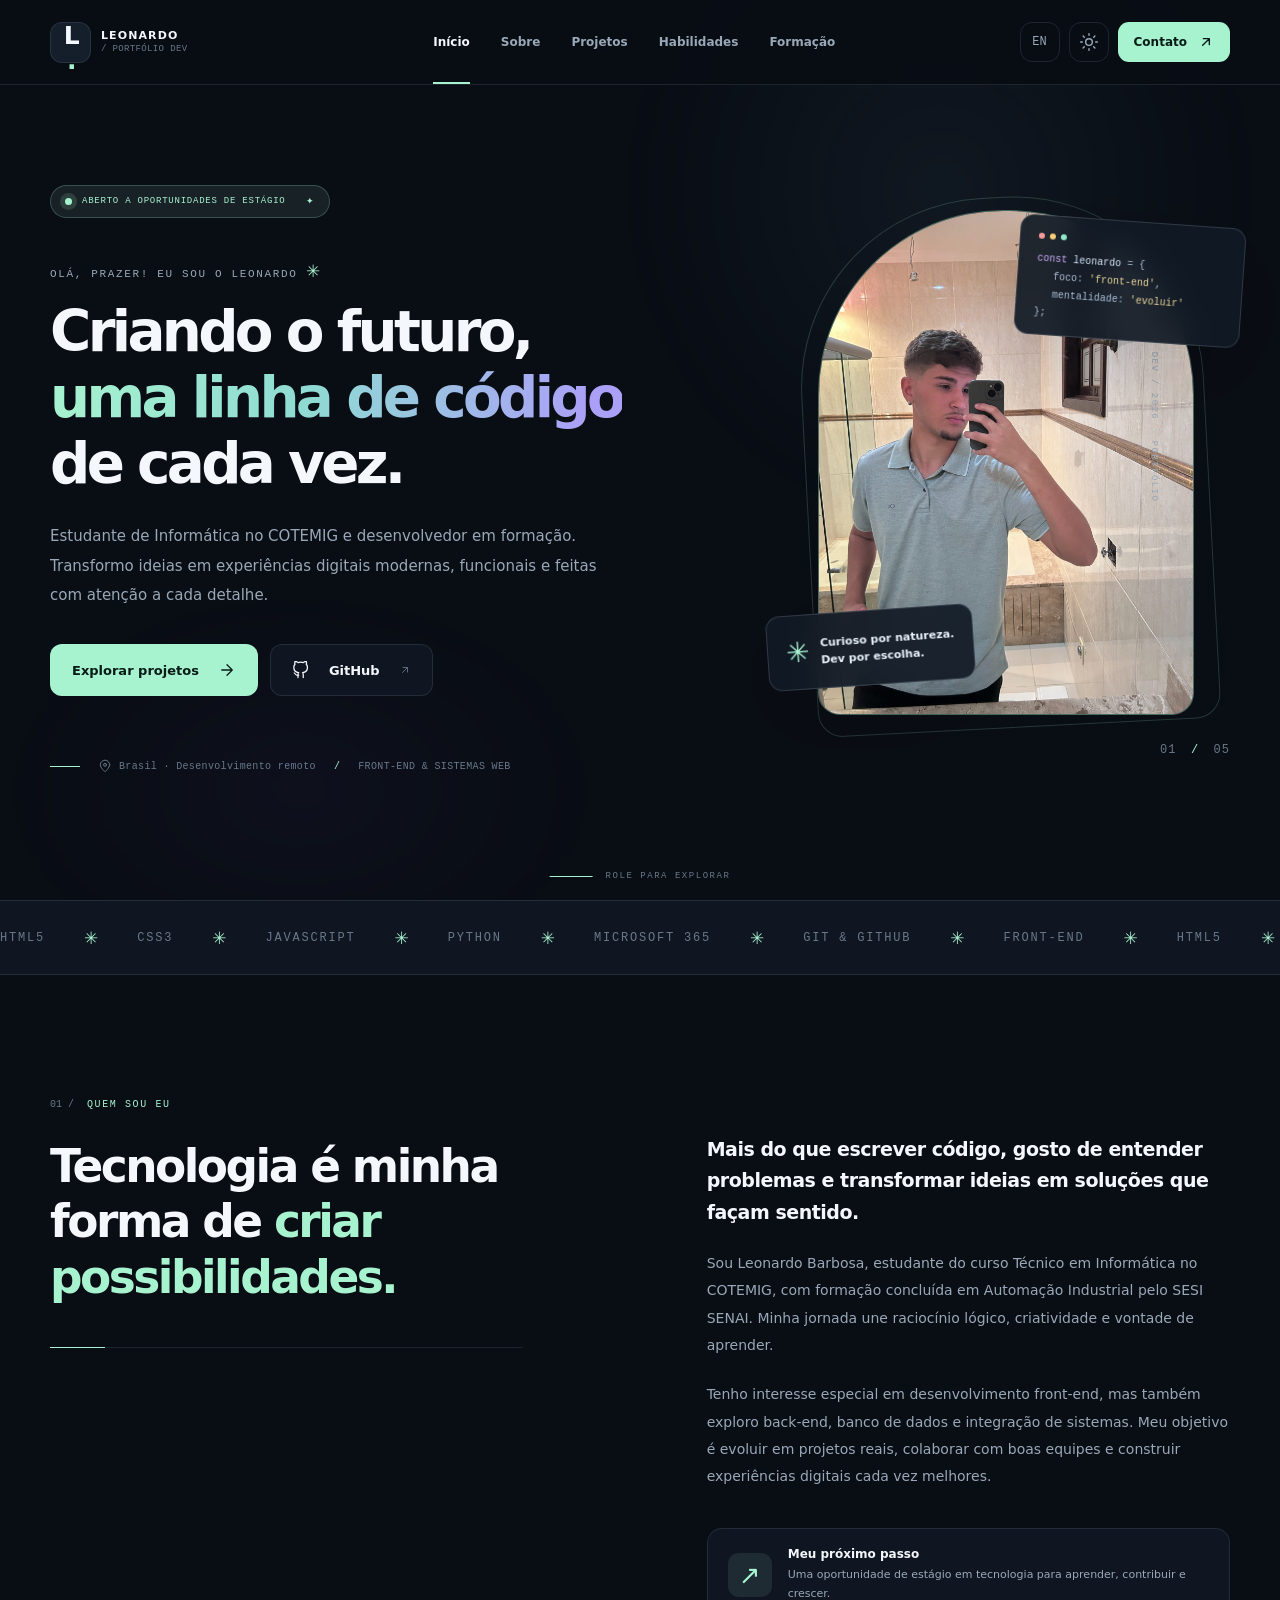
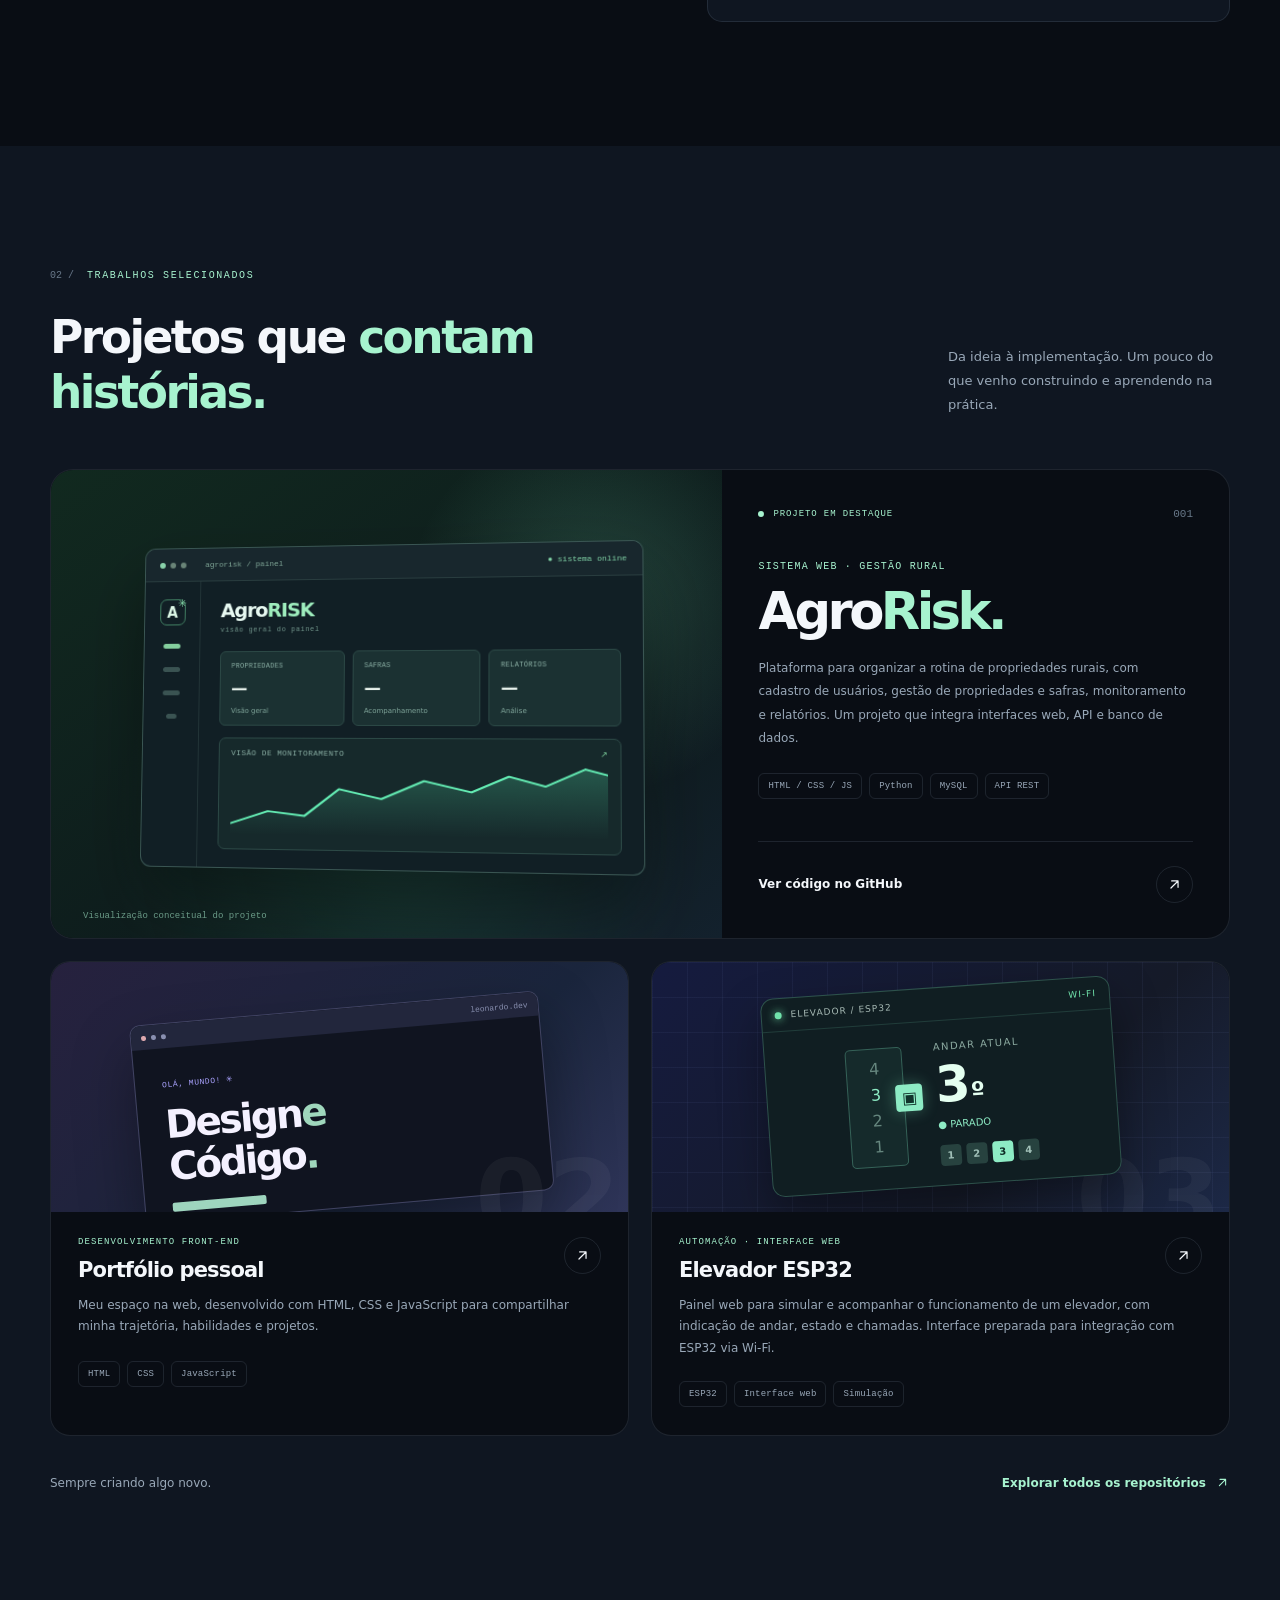
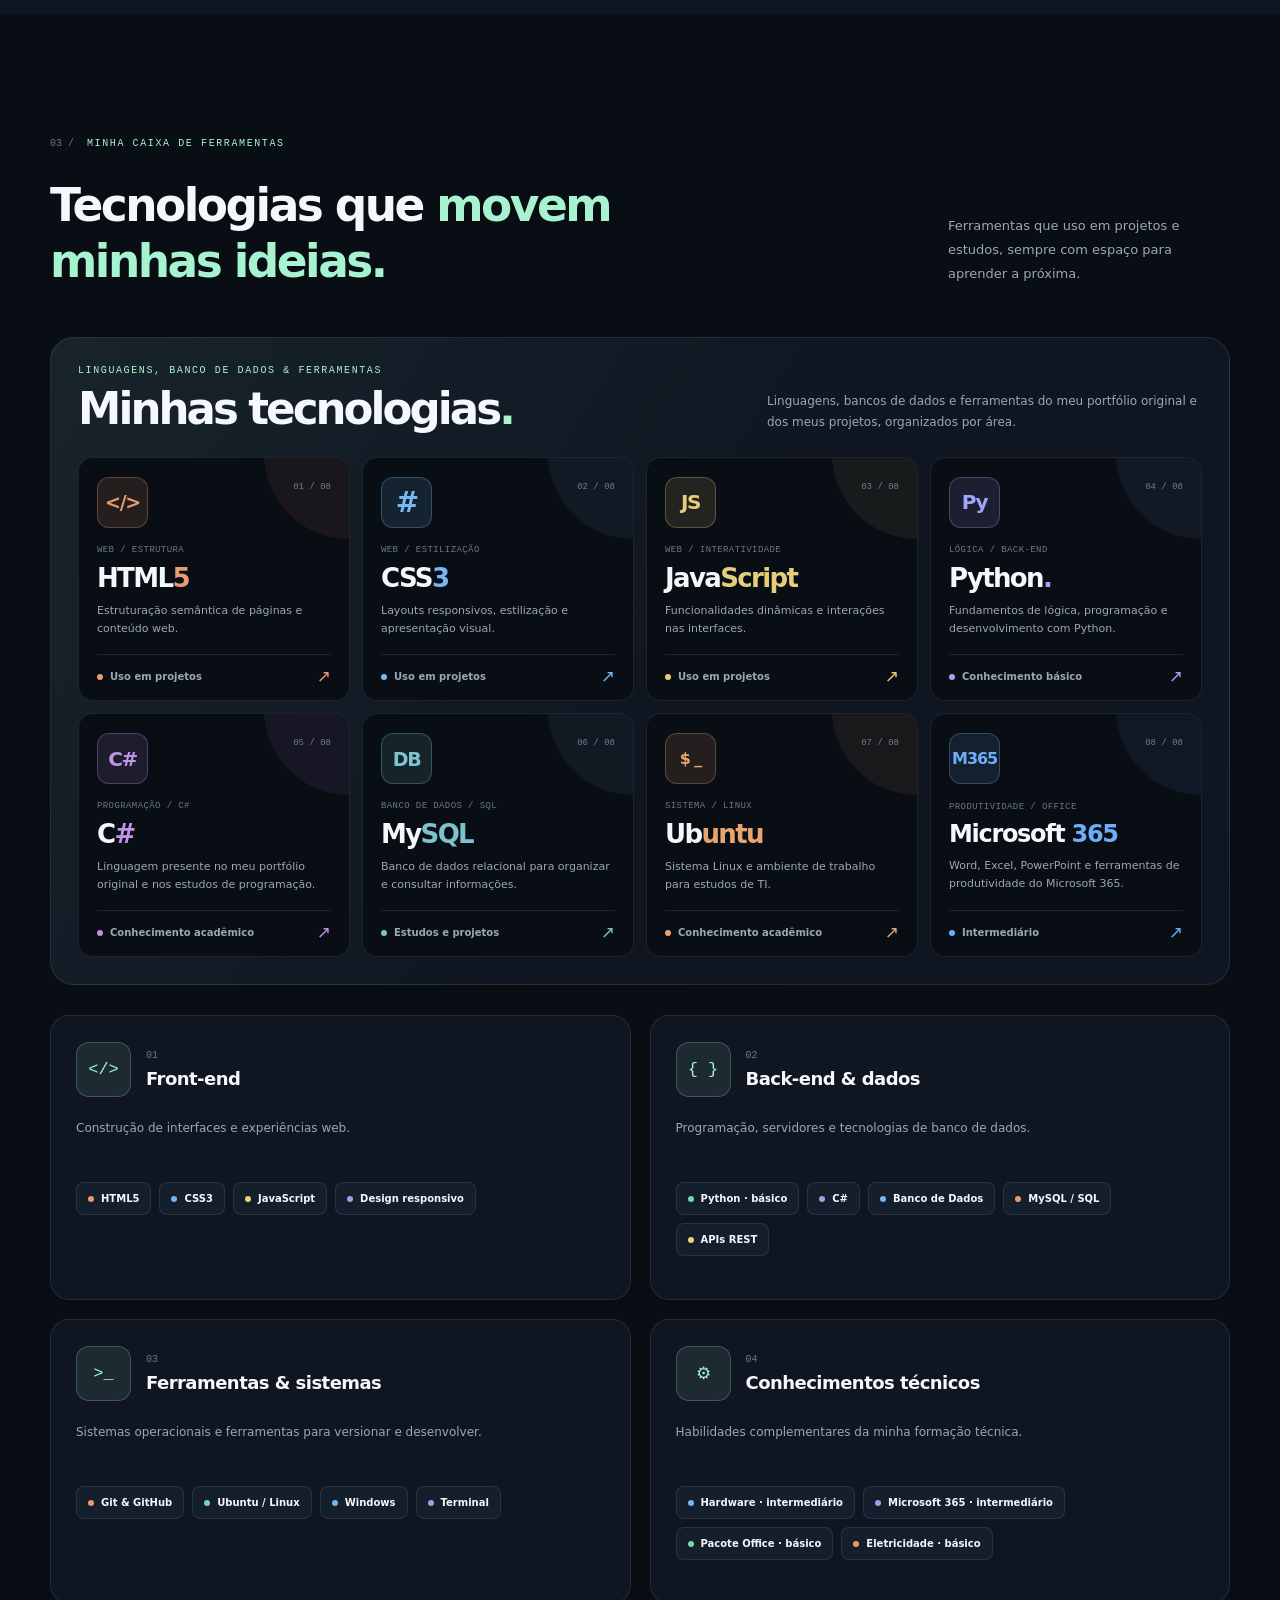
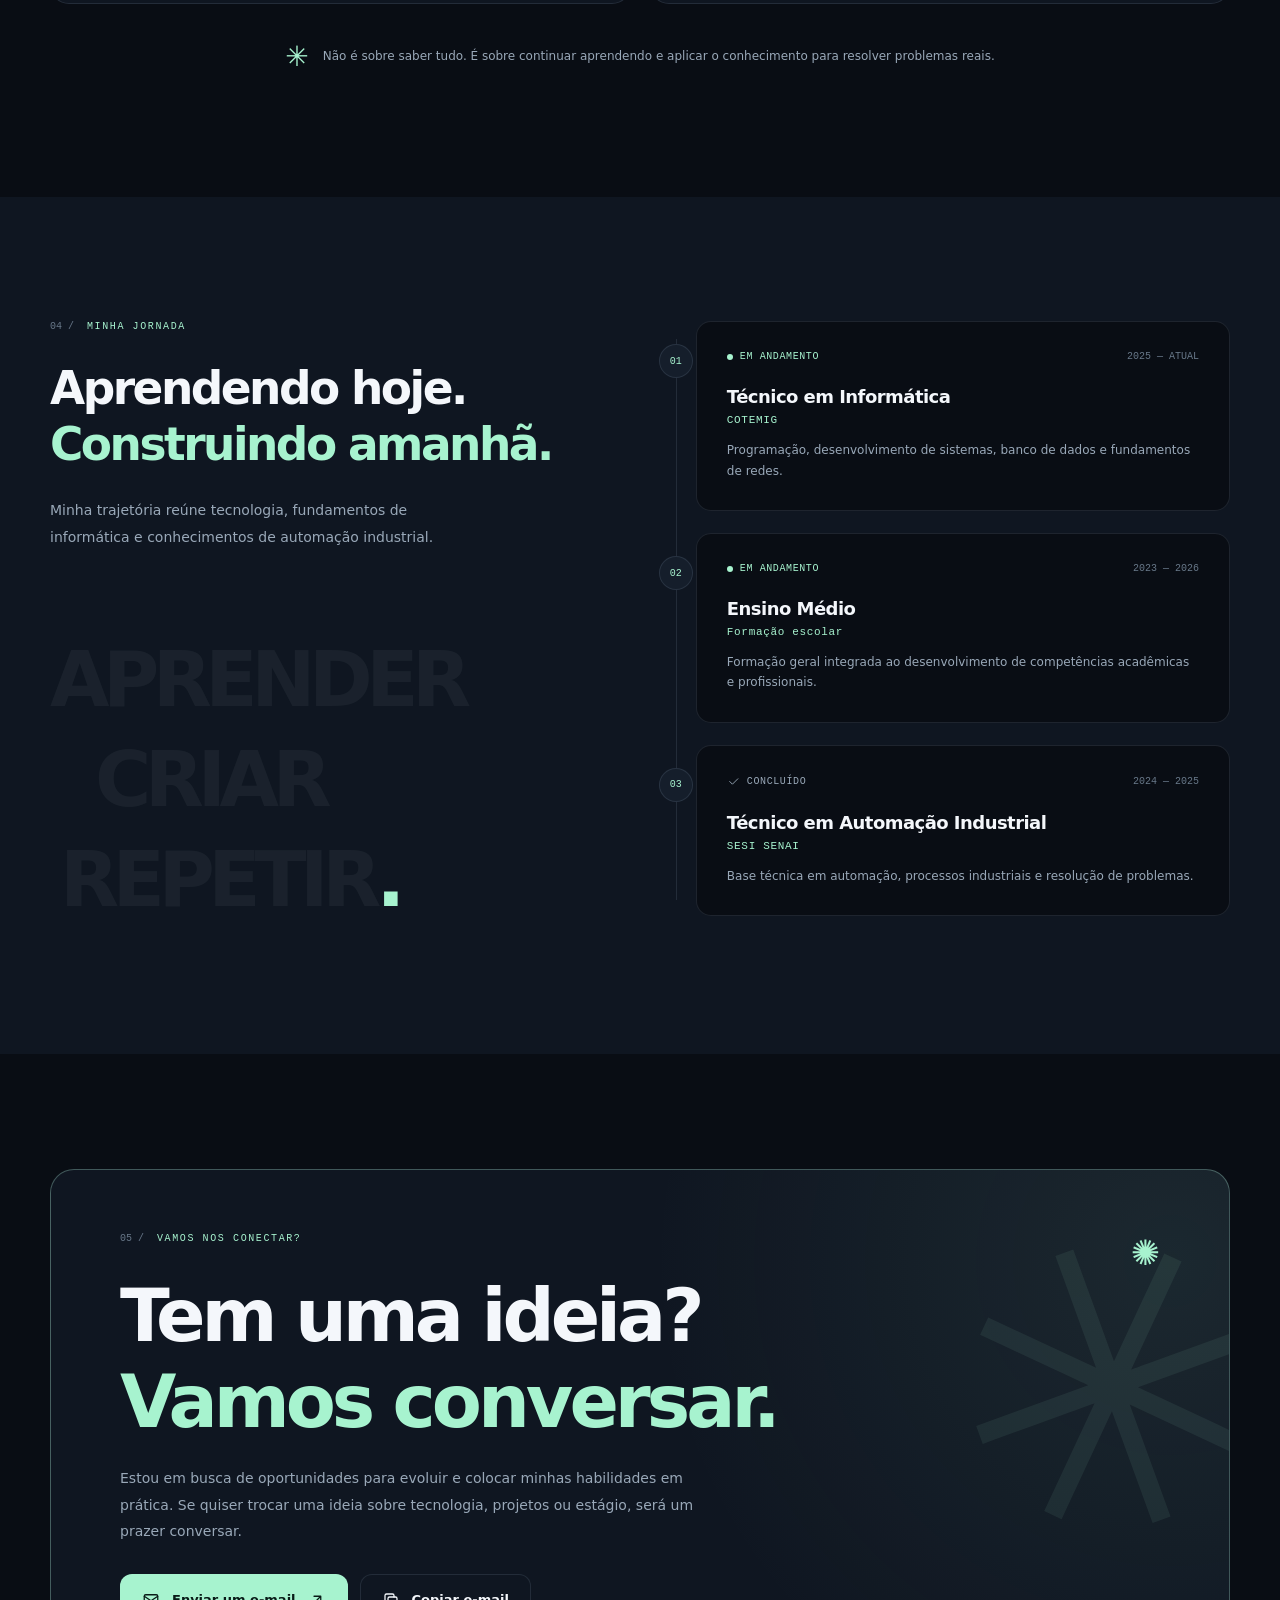
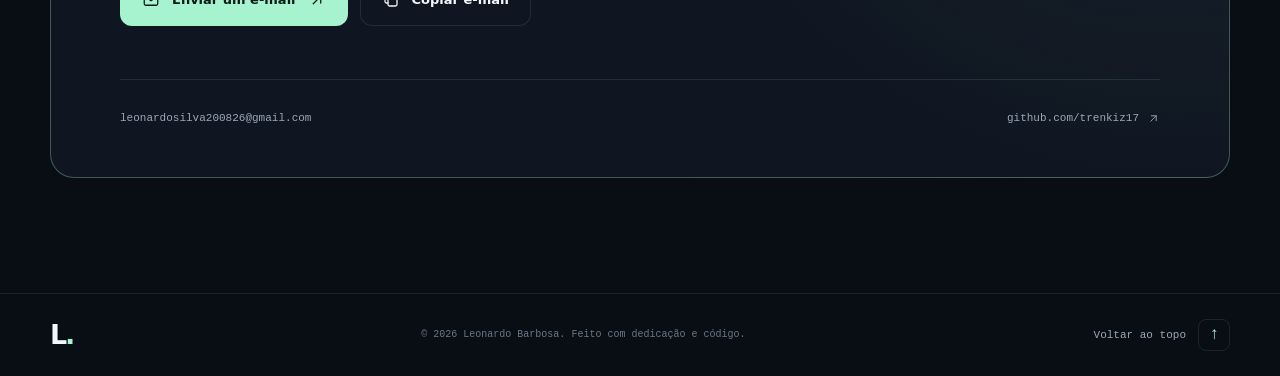
==== commit 49cd9796: "Add files via upload" ====
--- a/index.html
+++ b/index.html
@@ -15,15 +15,3155 @@
   <meta property="og:description"
     content="Conheça meus projetos, minhas habilidades e minha jornada no desenvolvimento de software.">
   <meta property="og:url" content="https://trenkiz17.github.io/portifolio/">
-  <meta property="og:image" content="https://trenkiz17.github.io/portifolio/assets/leo.png">
+  <meta property="og:image" content="https://trenkiz17.github.io/portifolio/assets/leonardo.jpg">
   <link rel="canonical" href="https://trenkiz17.github.io/portifolio/">
-  <link rel="icon" href="assets/favicon.svg" type="image/svg+xml">
+  <link rel="icon"
+    href="data:image/svg+xml,%3Csvg%20xmlns%3D%22http%3A//www.w3.org/2000/svg%22%20width%3D%2264%22%20height%3D%2264%22%20viewBox%3D%220%200%2064%2064%22%3E%3Crect%20width%3D%2264%22%20height%3D%2264%22%20rx%3D%2216%22%20fill%3D%22%23111827%22/%3E%3Cpath%20d%3D%22M17%2014h10v27h20v9H17z%22%20fill%3D%22%23f5f7fb%22/%3E%3Ccircle%20cx%3D%2249%22%20cy%3D%2249%22%20r%3D%226%22%20fill%3D%22%2390f4ca%22/%3E%3C/svg%3E%0A"
+    type="image/svg+xml">
   <link rel="preconnect" href="https://fonts.googleapis.com">
   <link rel="preconnect" href="https://fonts.gstatic.com" crossorigin>
   <link
     href="https://fonts.googleapis.com/css2?family=DM+Mono:wght@400;500&family=Manrope:wght@400;500;600;700;800&display=swap"
     rel="stylesheet">
-  <link rel="stylesheet" href="style.css">
+  <!-- Visual integrado: este arquivo funciona sem style.css externo -->
+  <style id="portfolio-full-css">
+    /* Leonardo Barbosa | Portfolio 2026 — zero frameworks, built for GitHub Pages */
+    :root {
+      --bg: #090d14;
+      --surface: #0f1621;
+      --surface-2: #151e2b;
+      --surface-3: #1b2633;
+      --text: #f4f7fb;
+      --muted: #99a8b8;
+      --faint: #687889;
+      --border: rgba(180, 204, 227, .12);
+      --accent: #a7f3cf;
+      --accent-dark: #081b17;
+      --accent-soft: rgba(167, 243, 207, .095);
+      --purple: #aaa1ff;
+      --shadow: 0 24px 100px rgba(0, 0, 0, .24);
+      --display: 'Manrope', system-ui, -apple-system, sans-serif;
+      --mono: 'DM Mono', ui-monospace, monospace;
+      --header-height: 85px;
+      color-scheme: dark;
+    }
+
+    :root[data-theme="light"] {
+      --bg: #f8fafc;
+      --surface: #ffffff;
+      --surface-2: #eff3f7;
+      --surface-3: #e7edf2;
+      --text: #132131;
+      --muted: #546778;
+      --faint: #718294;
+      --border: rgba(22, 40, 56, .13);
+      --accent: #0e7659;
+      --accent-dark: #f6fffa;
+      --accent-soft: rgba(14, 118, 89, .08);
+      --purple: #6860d5;
+      --shadow: 0 22px 80px rgba(37, 54, 71, .075);
+      color-scheme: light;
+    }
+
+    *,
+    *::before,
+    *::after {
+      box-sizing: border-box;
+    }
+
+    html {
+      overflow-x: clip;
+      scroll-behavior: smooth;
+      scroll-padding-top: calc(var(--header-height) + 20px);
+    }
+
+    body {
+      margin: 0;
+      color: var(--text);
+      background: var(--bg);
+      font-family: var(--display);
+      -webkit-font-smoothing: antialiased;
+      overflow-x: clip;
+    }
+
+    a {
+      color: inherit;
+      text-decoration: none;
+    }
+
+    button {
+      font: inherit;
+    }
+
+    button,
+    a {
+      -webkit-tap-highlight-color: transparent;
+    }
+
+    button:focus-visible,
+    a:focus-visible {
+      outline: 2px solid var(--accent);
+      outline-offset: 4px;
+    }
+
+    ::selection {
+      color: var(--accent-dark);
+      background: var(--accent);
+    }
+
+    svg {
+      width: 20px;
+      height: 20px;
+      flex: none;
+      fill: none;
+      stroke: currentColor;
+      stroke-width: 1.7;
+      stroke-linecap: round;
+      stroke-linejoin: round;
+    }
+
+    .svg-sprite {
+      position: absolute;
+      width: 0;
+      height: 0;
+      overflow: hidden;
+    }
+
+    .container {
+      width: min(1180px, calc(100% - 88px));
+      margin: 0 auto;
+    }
+
+    .skip-link {
+      position: fixed;
+      z-index: 300;
+      top: -100px;
+      left: 24px;
+      background: var(--accent);
+      color: var(--accent-dark);
+      padding: 14px 18px;
+      border-radius: 8px;
+    }
+
+    .skip-link:focus {
+      top: 15px;
+    }
+
+    .ambient {
+      position: absolute;
+      pointer-events: none;
+      z-index: -1;
+      filter: blur(2px);
+    }
+
+    .ambient-one {
+      top: -170px;
+      right: 0;
+      width: min(680px, 78vw);
+      height: 720px;
+      background: radial-gradient(ellipse, rgba(71, 106, 131, .12), transparent 66%);
+    }
+
+    .ambient-two {
+      top: 590px;
+      left: 0;
+      width: min(600px, 100vw);
+      height: 400px;
+      background: radial-gradient(ellipse, rgba(112, 94, 185, .055), transparent 70%);
+    }
+
+    /* Navigation */
+    .site-header {
+      height: var(--header-height);
+      position: sticky;
+      top: 0;
+      z-index: 100;
+      background: color-mix(in srgb, var(--bg) 86%, transparent);
+      backdrop-filter: blur(22px);
+      -webkit-backdrop-filter: blur(22px);
+      border-bottom: 1px solid var(--border);
+    }
+
+    .header-inner {
+      height: 100%;
+      display: flex;
+      align-items: center;
+      justify-content: space-between;
+      gap: 25px;
+    }
+
+    .brand {
+      display: inline-flex;
+      align-items: center;
+      gap: 10px;
+      min-width: 199px;
+    }
+
+    .brand-symbol {
+      width: 41px;
+      height: 41px;
+      border: 1px solid var(--border);
+      background: var(--surface-2);
+      border-radius: 12px;
+      display: grid;
+      place-items: center;
+      letter-spacing: -.09em;
+      font-size: 25px;
+      font-weight: 800;
+      line-height: 1;
+    }
+
+    .brand-symbol span,
+    .footer-brand span {
+      color: var(--accent);
+    }
+
+    .brand-name {
+      font-size: 11px;
+      font-weight: 800;
+      line-height: 1.45;
+      letter-spacing: .1em;
+    }
+
+    .brand-small {
+      display: block;
+      color: var(--faint);
+      font-family: var(--mono);
+      letter-spacing: .04em;
+      font-size: 9px;
+      font-weight: 400;
+    }
+
+    .main-nav {
+      display: flex;
+      gap: 31px;
+      height: 100%;
+      align-items: center;
+    }
+
+    .nav-link {
+      display: flex;
+      align-items: center;
+      height: 100%;
+      color: var(--muted);
+      font-size: 12px;
+      font-weight: 700;
+      transition: color .2s;
+      position: relative;
+    }
+
+    .nav-link::after {
+      content: '';
+      width: 0;
+      height: 2px;
+      position: absolute;
+      bottom: 0;
+      left: 0;
+      background: var(--accent);
+      transition: width .25s;
+    }
+
+    .nav-link:hover,
+    .nav-link.active {
+      color: var(--text);
+    }
+
+    .nav-link.active::after,
+    .nav-link:hover::after {
+      width: 100%;
+    }
+
+    .header-actions {
+      display: flex;
+      align-items: center;
+      gap: 9px;
+    }
+
+    .icon-btn {
+      width: 40px;
+      height: 40px;
+      border: 1px solid var(--border);
+      background: transparent;
+      color: var(--muted);
+      border-radius: 12px;
+      display: inline-flex;
+      align-items: center;
+      justify-content: center;
+      cursor: pointer;
+      transition: background .2s, color .2s, border-color .2s;
+    }
+
+    .icon-btn:hover {
+      background: var(--surface-2);
+      color: var(--text);
+      border-color: color-mix(in srgb, var(--accent) 30%, var(--border));
+    }
+
+    .lang-btn {
+      font-family: var(--mono);
+      font-size: 12px;
+      font-weight: 500;
+    }
+
+    .theme-btn .theme-moon {
+      display: none;
+    }
+
+    :root[data-theme="light"] .theme-btn .theme-moon {
+      display: block;
+    }
+
+    :root[data-theme="light"] .theme-btn .theme-sun {
+      display: none;
+    }
+
+    .header-contact {
+      min-height: 40px;
+      display: flex;
+      align-items: center;
+      justify-content: center;
+      gap: 11px;
+      background: var(--accent);
+      color: var(--accent-dark);
+      padding: 0 16px;
+      border-radius: 11px;
+      font-size: 12px;
+      font-weight: 800;
+      transition: transform .2s, filter .2s;
+    }
+
+    .header-contact:hover,
+    .button-primary:hover {
+      transform: translateY(-2px);
+      filter: brightness(1.08);
+    }
+
+    .header-contact svg {
+      width: 16px;
+      height: 16px;
+      stroke-width: 2;
+    }
+
+    .mobile-menu-btn {
+      display: none;
+    }
+
+    /* Hero */
+    .section-pad {
+      padding-top: 0;
+    }
+
+    .hero {
+      min-height: min(880px, calc(100svh - var(--header-height)));
+      min-height: max(760px, calc(100svh - var(--header-height)));
+      position: relative;
+      display: flex;
+      flex-direction: column;
+      justify-content: center;
+      isolation: isolate;
+    }
+
+    .hero-grid {
+      display: grid;
+      grid-template-columns: minmax(0, 1.21fr) minmax(380px, .79fr);
+      align-items: center;
+      gap: 45px;
+      padding-top: 30px;
+      padding-bottom: 90px;
+    }
+
+    .hero-content {
+      padding-top: 33px;
+      position: relative;
+      z-index: 2;
+    }
+
+    .availability {
+      display: inline-flex;
+      align-items: center;
+      gap: 10px;
+      padding: 10px 14px;
+      background: var(--accent-soft);
+      border: 1px solid color-mix(in srgb, var(--accent) 22%, transparent);
+      border-radius: 100px;
+      color: var(--accent);
+      font-family: var(--mono);
+      font-size: 9px;
+      letter-spacing: .085em;
+      font-weight: 500;
+      margin-bottom: 43px;
+    }
+
+    .availability-pulse {
+      width: 7px;
+      height: 7px;
+      background: var(--accent);
+      border-radius: 100%;
+      box-shadow: 0 0 0 5px color-mix(in srgb, var(--accent) 14%, transparent);
+      animation: pulse 2.4s ease-in-out infinite;
+    }
+
+    .availability-dot {
+      margin-left: 11px;
+    }
+
+    @keyframes pulse {
+      50% {
+        box-shadow: 0 0 0 8px color-mix(in srgb, var(--accent) 0%, transparent);
+      }
+    }
+
+    .hero-kicker {
+      margin: 0 0 17px;
+      font-size: 11px;
+      font-family: var(--mono);
+      letter-spacing: .15em;
+      font-weight: 500;
+      color: var(--muted);
+    }
+
+    .wave {
+      color: var(--accent);
+      font-size: 17px;
+    }
+
+    h1,
+    h2,
+    h3,
+    p {
+      margin-top: 0;
+    }
+
+    h1 {
+      font-size: clamp(42px, 4.4vw, 69px);
+      line-height: 1.17;
+      letter-spacing: -.065em;
+      font-weight: 800;
+      margin-bottom: 26px;
+      white-space: nowrap;
+    }
+
+    .heading-gradient {
+      background: linear-gradient(95deg, var(--accent), #8fdbd3 45%, #aba0f7 94%);
+      -webkit-background-clip: text;
+      background-clip: text;
+      color: transparent;
+    }
+
+    :root[data-theme="light"] .heading-gradient {
+      background-image: linear-gradient(100deg, #086f53, #21818b 54%, #7b5ad5);
+    }
+
+    .hero-description {
+      max-width: 560px;
+      color: var(--muted);
+      font-size: 15px;
+      line-height: 1.95;
+      margin-bottom: 34px;
+    }
+
+    .hero-buttons {
+      display: flex;
+      gap: 12px;
+      align-items: center;
+      flex-wrap: wrap;
+    }
+
+    .button {
+      min-height: 52px;
+      display: inline-flex;
+      align-items: center;
+      justify-content: center;
+      gap: 19px;
+      padding: 0 21px;
+      border-radius: 12px;
+      border: 1px solid transparent;
+      font-size: 13px;
+      font-weight: 800;
+      cursor: pointer;
+      transition: transform .2s, background .2s, border-color .2s, filter .2s;
+    }
+
+    .button svg {
+      width: 18px;
+      height: 18px;
+    }
+
+    .button-primary {
+      background: var(--accent);
+      color: var(--accent-dark);
+    }
+
+    .button-outline {
+      background: var(--surface);
+      border-color: var(--border);
+      color: var(--text);
+    }
+
+    .button-outline:hover {
+      border-color: var(--accent);
+      transform: translateY(-2px);
+    }
+
+    .button .mini-ext {
+      width: 12px;
+      height: 12px;
+      color: var(--faint);
+    }
+
+    .hero-meta {
+      margin-top: 63px;
+      display: flex;
+      gap: 18px;
+      flex-wrap: wrap;
+      align-items: center;
+      color: var(--faint);
+      font-size: 10px;
+      font-family: var(--mono);
+      letter-spacing: .035em;
+    }
+
+    .hero-meta>span:not(.meta-divider):not(.meta-separator) {
+      display: flex;
+      align-items: center;
+      gap: 7px;
+    }
+
+    .hero-meta svg {
+      width: 14px;
+      height: 14px;
+    }
+
+    .meta-divider {
+      width: 30px;
+      height: 1px;
+      background: var(--accent);
+    }
+
+    .meta-separator {
+      color: var(--accent);
+    }
+
+    .hero-visual {
+      height: 595px;
+      position: relative;
+      display: flex;
+      align-items: center;
+      justify-content: center;
+    }
+
+    .portrait-outer {
+      width: 84%;
+      max-width: 393px;
+      height: 505px;
+      position: relative;
+    }
+
+    .portrait-outer::before {
+      content: '';
+      position: absolute;
+      inset: -13px;
+      border: 1px solid rgba(167, 243, 207, .18);
+      border-radius: 190px 190px 25px 25px;
+      transform: rotate(-3deg);
+    }
+
+    .portrait-frame {
+      height: 100%;
+      position: relative;
+      overflow: hidden;
+      border-radius: 185px 185px 22px 22px;
+      background: #1f302e;
+      border: 1px solid rgba(167, 243, 207, .3);
+    }
+
+    .portrait-frame img {
+      display: block;
+      width: 100%;
+      height: 100%;
+      object-fit: cover;
+      object-position: center 40%;
+      transform: scale(1.04);
+      transform-origin: 50% 40%;
+      filter: none;
+    }
+
+    .portrait-wash {
+      position: absolute;
+      inset: 0;
+      border-radius: 185px 185px 22px 22px;
+      pointer-events: none;
+      background: transparent;
+    }
+
+    .portrait-side-label {
+      position: absolute;
+      right: -35px;
+      top: 42%;
+      font-family: var(--mono);
+      font-size: 9px;
+      letter-spacing: .16em;
+      color: var(--muted);
+      transform: rotate(90deg);
+      transform-origin: center;
+    }
+
+    .portrait-side-label span {
+      color: var(--accent);
+    }
+
+    .floating-card {
+      position: absolute;
+      z-index: 2;
+      color: #e9f2fc;
+      background: rgba(17, 25, 36, .92);
+      border: 1px solid rgba(189, 205, 223, .18);
+      border-radius: 14px;
+      backdrop-filter: blur(15px);
+      box-shadow: var(--shadow);
+    }
+
+    .code-floating {
+      top: 56px;
+      right: -13px;
+      padding: 17px 18px 16px;
+      display: flex;
+      flex-direction: column;
+      gap: 7px;
+      min-width: 226px;
+      color: #a8bdd5;
+      font-family: var(--mono);
+      font-size: 10px;
+      transform: rotate(4deg);
+      animation: float 6s ease-in-out infinite;
+    }
+
+    .float-leds {
+      display: flex;
+      gap: 5px;
+      margin-bottom: 7px;
+    }
+
+    .float-leds i {
+      display: block;
+      height: 6px;
+      width: 6px;
+      border-radius: 50%;
+      background: #f49b9b;
+    }
+
+    .float-leds i:nth-child(2) {
+      background: #f8cf78
+    }
+
+    .float-leds i:nth-child(3) {
+      background: #91e9c8
+    }
+
+    .code-line {
+      white-space: nowrap;
+    }
+
+    .code-line.indent {
+      padding-left: 17px
+    }
+
+    .syntax-violet {
+      color: #c8acfa
+    }
+
+    .syntax-light {
+      color: #d8e8fb
+    }
+
+    .syntax-yellow {
+      color: #e6d399
+    }
+
+    .photo-tag {
+      left: -15px;
+      bottom: 75px;
+      display: flex;
+      align-items: center;
+      gap: 11px;
+      padding: 15px 18px;
+      font-size: 11px;
+      font-weight: 700;
+      line-height: 1.55;
+      transform: rotate(-4deg);
+      animation: float 7.5s ease-in-out -2s infinite;
+    }
+
+    .tag-star {
+      color: var(--accent);
+      font-size: 28px;
+    }
+
+    .portrait-index {
+      position: absolute;
+      bottom: 3px;
+      right: 0;
+      color: var(--faint);
+      font-family: var(--mono);
+      font-size: 12px;
+      letter-spacing: .09em;
+    }
+
+    .portrait-index span {
+      color: var(--accent);
+      padding: 0 6px
+    }
+
+    @keyframes float {
+      50% {
+        transform: translateY(-10px) rotate(1deg)
+      }
+    }
+
+    .scroll-cue {
+      position: absolute;
+      bottom: 19px;
+      left: 50%;
+      transform: translateX(-50%);
+      display: flex;
+      align-items: center;
+      gap: 13px;
+      font-size: 9px;
+      letter-spacing: .17em;
+      font-family: var(--mono);
+      color: var(--faint);
+      white-space: nowrap;
+    }
+
+    .scroll-line {
+      display: block;
+      height: 1px;
+      width: 43px;
+      background: var(--accent);
+    }
+
+    .ticker {
+      overflow: hidden;
+      height: 75px;
+      border-block: 1px solid var(--border);
+      background: var(--surface);
+      display: flex;
+      align-items: center;
+    }
+
+    .ticker-track {
+      display: flex;
+      align-items: center;
+      white-space: nowrap;
+      gap: 39px;
+      animation: ticker 37s linear infinite;
+      width: max-content;
+    }
+
+    .ticker-track span {
+      font-size: 12px;
+      letter-spacing: .15em;
+      color: var(--faint);
+      font-family: var(--mono);
+      font-weight: 500;
+    }
+
+    .ticker-track i {
+      font-style: normal;
+      color: var(--accent);
+      font-size: 17px;
+    }
+
+    @keyframes ticker {
+      to {
+        transform: translateX(-50%);
+      }
+    }
+
+    /* Shared section */
+    .section {
+      padding: 124px 0;
+      position: relative;
+    }
+
+    .eyebrow {
+      display: flex;
+      gap: 13px;
+      align-items: center;
+      font-family: var(--mono);
+      color: var(--accent);
+      letter-spacing: .16em;
+      font-size: 10px;
+      font-weight: 500;
+      margin-bottom: 29px;
+    }
+
+    .eyebrow .number {
+      color: var(--faint);
+      letter-spacing: 0;
+    }
+
+    h2 {
+      font-size: clamp(33px, 3.55vw, 53px);
+      line-height: 1.22;
+      letter-spacing: -.055em;
+      font-weight: 800;
+    }
+
+    h2 em {
+      color: var(--accent);
+      font-style: normal;
+    }
+
+    .section-heading .heading-line {
+      background: var(--border);
+      height: 1px;
+      width: 85%;
+      margin-top: 42px;
+      position: relative;
+    }
+
+    .heading-line::after {
+      content: '';
+      width: 55px;
+      height: 1px;
+      background: var(--accent);
+      position: absolute;
+      left: 0;
+      top: 0;
+    }
+
+    .section-header {
+      display: flex;
+      justify-content: space-between;
+      align-items: end;
+      gap: 40px;
+      margin-bottom: 48px;
+    }
+
+    .section-header h2 {
+      max-width: 630px;
+      margin-bottom: 0;
+    }
+
+    .section-header>p {
+      width: 282px;
+      flex: none;
+      font-size: 13px;
+      line-height: 1.85;
+      color: var(--muted);
+      margin-bottom: 3px;
+    }
+
+    /* About */
+    .section-about {
+      background: var(--bg);
+    }
+
+    .about-grid {
+      display: grid;
+      grid-template-columns: 1fr .94fr;
+      column-gap: 100px;
+    }
+
+    .section-about h2 {
+      max-width: 520px;
+    }
+
+    .about-content {
+      padding-top: 35px;
+    }
+
+    .about-content>p {
+      color: var(--muted);
+      font-size: 14px;
+      line-height: 1.95;
+      margin-bottom: 22px;
+    }
+
+    .about-content .about-lead {
+      color: var(--text);
+      font-size: 19px;
+      font-weight: 700;
+      line-height: 1.65;
+      margin-bottom: 22px;
+      letter-spacing: -.025em;
+    }
+
+    .about-note {
+      margin-top: 38px;
+      border: 1px solid var(--border);
+      border-radius: 15px;
+      padding: 18px 20px;
+      display: flex;
+      align-items: center;
+      gap: 16px;
+      background: var(--surface);
+    }
+
+    .about-note-icon {
+      flex: none;
+      height: 44px;
+      width: 44px;
+      display: grid;
+      place-items: center;
+      background: var(--accent-soft);
+      color: var(--accent);
+      border-radius: 11px;
+      font-size: 26px;
+    }
+
+    .about-note strong,
+    .about-note span {
+      display: block;
+    }
+
+    .about-note strong {
+      font-size: 12px;
+      margin-bottom: 5px;
+    }
+
+    .about-note span {
+      font-size: 11px;
+      color: var(--muted);
+      line-height: 1.65
+    }
+
+    /* Projects */
+    .section-projects {
+      background: var(--surface);
+    }
+
+    .featured-project {
+      display: grid;
+      grid-template-columns: 1.14fr .86fr;
+      min-height: 470px;
+      border: 1px solid var(--border);
+      border-radius: 23px;
+      overflow: hidden;
+      background: var(--bg);
+    }
+
+    .project-showcase {
+      position: relative;
+      min-height: 464px;
+      padding: 40px 35px 35px;
+      display: flex;
+      align-items: center;
+      justify-content: center;
+      background: radial-gradient(circle at 52% 80%, rgba(62, 172, 131, .20), transparent 56%), linear-gradient(145deg, #11291f, #0d1a1c 67%, #13212d);
+      overflow: hidden;
+    }
+
+    .showcase-glow {
+      position: absolute;
+      height: 390px;
+      width: 390px;
+      background: radial-gradient(circle, rgba(126, 239, 193, .2), transparent 69%);
+      top: -60px;
+      right: -70px;
+    }
+
+    .mock-window {
+      width: 100%;
+      max-width: 505px;
+      height: 327px;
+      background: #111f25;
+      border: 1px solid rgba(174, 244, 216, .26);
+      border-radius: 11px;
+      overflow: hidden;
+      box-shadow: 0 35px 75px rgba(0, 0, 0, .36);
+      transform: perspective(1100px) rotateY(-7deg) rotateX(3deg);
+    }
+
+    .mock-topbar {
+      display: flex;
+      align-items: center;
+      gap: 20px;
+      height: 34px;
+      padding: 0 15px;
+      background: #18272d;
+      border-bottom: 1px solid rgba(182, 232, 210, .11);
+      color: #80a898;
+      font-family: var(--mono);
+      font-size: 8px;
+    }
+
+    .mock-dots {
+      display: flex;
+      gap: 5px;
+    }
+
+    .mock-dots i {
+      height: 6px;
+      width: 6px;
+      border-radius: 50%;
+      background: #698477;
+    }
+
+    .mock-dots i:first-child {
+      background: #89d2aa;
+    }
+
+    .mock-top-tag {
+      margin-left: auto;
+      color: #82d5a8;
+    }
+
+    .mock-body {
+      display: flex;
+      height: calc(100% - 34px);
+    }
+
+    .mock-sidebar {
+      width: 59px;
+      flex: none;
+      border-right: 1px solid rgba(182, 232, 210, .1);
+      padding: 18px 12px;
+      display: flex;
+      align-items: center;
+      flex-direction: column;
+      gap: 19px;
+    }
+
+    .mock-logo {
+      height: 27px;
+      width: 27px;
+      border: 1px solid #438365;
+      border-radius: 7px;
+      display: grid;
+      place-items: center;
+      color: #ddf8e7;
+      font-size: 15px;
+      font-weight: 800
+    }
+
+    .mock-logo span {
+      color: #86dcaa;
+      font-size: 11px;
+      position: absolute;
+      transform: translate(10px, -9px)
+    }
+
+    .mock-sidebar-line {
+      height: 5px;
+      width: 18px;
+      border-radius: 6px;
+      background: #3a5352
+    }
+
+    .mock-sidebar-line.selected {
+      background: #84cf9e
+    }
+
+    .mock-sidebar-line.short {
+      width: 11px
+    }
+
+    .mock-main {
+      min-width: 0;
+      width: 100%;
+      padding: 20px 21px;
+    }
+
+    .mock-title {
+      font-size: 20px;
+      font-weight: 800;
+      color: #e7f9f1;
+      letter-spacing: -.06em;
+      line-height: 1
+    }
+
+    .mock-title span {
+      color: #9eedbd
+    }
+
+    .mock-title small {
+      display: block;
+      letter-spacing: .1em;
+      color: #71958b;
+      font-family: var(--mono);
+      font-size: 7px;
+      font-weight: 400;
+      margin-top: 7px
+    }
+
+    .mock-stats {
+      display: grid;
+      grid-template-columns: repeat(3, 1fr);
+      gap: 8px;
+      margin-top: 18px
+    }
+
+    .mock-stats>div {
+      height: 76px;
+      min-width: 0;
+      padding: 10px 11px;
+      background: #1b3132;
+      border: 1px solid #2c4946;
+      border-radius: 6px;
+      display: flex;
+      flex-direction: column;
+      justify-content: space-between
+    }
+
+    .mock-stats small {
+      font-size: 7px;
+      letter-spacing: .04em;
+      color: #8aafa4;
+      font-family: var(--mono)
+    }
+
+    .mock-stats strong {
+      font-size: 17px;
+      color: #e8f2ec;
+      line-height: 1
+    }
+
+    .mock-stats span {
+      color: #80a69b;
+      font-size: 7px
+    }
+
+    .mock-chart {
+      margin-top: 12px;
+      height: 113px;
+      padding: 10px 12px;
+      border: 1px solid #2c4946;
+      background: #16292b;
+      border-radius: 7px;
+      position: relative
+    }
+
+    .mock-chart-label {
+      font-family: var(--mono);
+      font-size: 8px;
+      letter-spacing: .06em;
+      color: #8aafa4
+    }
+
+    .mock-chart-label span {
+      float: right;
+      color: #83dba4
+    }
+
+    .mock-chart svg {
+      width: 100%;
+      height: 73px;
+      margin-top: 5px;
+      stroke: none
+    }
+
+    .showcase-caption {
+      position: absolute;
+      bottom: 17px;
+      left: 32px;
+      font: 9px var(--mono);
+      color: #8ac5ab;
+      opacity: .75;
+    }
+
+    .featured-info {
+      padding: 38px 36px 35px;
+      display: flex;
+      flex-direction: column;
+      justify-content: space-between;
+      gap: 35px;
+    }
+
+    .featured-top {
+      display: flex;
+      justify-content: space-between;
+      align-items: center;
+    }
+
+    .project-label {
+      display: flex;
+      align-items: center;
+      gap: 9px;
+      color: var(--accent);
+      font-family: var(--mono);
+      font-size: 9px;
+      letter-spacing: .1em;
+    }
+
+    .label-indicator {
+      height: 6px;
+      width: 6px;
+      background: var(--accent);
+      border-radius: 50%
+    }
+
+    .project-number {
+      font-family: var(--mono);
+      font-size: 11px;
+      color: var(--faint)
+    }
+
+    .project-category {
+      color: var(--accent);
+      font-size: 10px;
+      letter-spacing: .12em;
+      font-family: var(--mono);
+      font-weight: 500;
+      margin-bottom: 11px;
+    }
+
+    .featured-info h3 {
+      font-size: clamp(42px, 4vw, 60px);
+      line-height: 1.1;
+      letter-spacing: -.07em;
+      margin: 0 0 18px;
+    }
+
+    .featured-info h3 span {
+      color: var(--accent)
+    }
+
+    .featured-info p:not(.project-category) {
+      color: var(--muted);
+      font-size: 12px;
+      line-height: 1.95;
+      margin-bottom: 23px;
+      max-width: 480px;
+    }
+
+    .project-tags {
+      display: flex;
+      flex-wrap: wrap;
+      gap: 7px;
+    }
+
+    .project-tags span {
+      display: inline-flex;
+      padding: 7px 9px;
+      border-radius: 6px;
+      border: 1px solid var(--border);
+      font-size: 9px;
+      color: var(--muted);
+      font-family: var(--mono);
+      letter-spacing: .02em;
+    }
+
+    .project-link {
+      padding-top: 24px;
+      border-top: 1px solid var(--border);
+      display: flex;
+      align-items: center;
+      justify-content: space-between;
+      gap: 12px;
+      font-weight: 800;
+      font-size: 12px;
+      transition: color .2s;
+    }
+
+    .project-link:hover {
+      color: var(--accent)
+    }
+
+    .round-arrow {
+      display: grid;
+      place-items: center;
+      height: 37px;
+      width: 37px;
+      border-radius: 50%;
+      border: 1px solid var(--border);
+      transition: background .2s, transform .2s
+    }
+
+    .project-link:hover .round-arrow {
+      background: var(--accent);
+      color: var(--accent-dark);
+      transform: rotate(45deg)
+    }
+
+    .round-arrow svg {
+      width: 17px;
+      height: 17px
+    }
+
+    .secondary-projects {
+      display: grid;
+      grid-template-columns: 1fr 1fr;
+      gap: 22px;
+      margin-top: 22px;
+    }
+
+    .project-tile {
+      border: 1px solid var(--border);
+      border-radius: 20px;
+      overflow: hidden;
+      background: var(--bg);
+      transition: transform .3s, border-color .3s;
+    }
+
+    .project-tile:hover {
+      transform: translateY(-5px);
+      border-color: color-mix(in srgb, var(--accent) 35%, var(--border))
+    }
+
+    .tile-art {
+      height: 250px;
+      position: relative;
+      overflow: hidden;
+      display: grid;
+      place-items: center;
+    }
+
+    .portfolio-art {
+      background: linear-gradient(135deg, #26213e, #1a253c 65%, #2f3559)
+    }
+
+    .lab-art {
+      background: linear-gradient(135deg, #151b3f, #151a28 65%, #1c2846)
+    }
+
+    .tile-browser {
+      height: 200px;
+      width: 79%;
+      max-width: 410px;
+      border: 1px solid rgba(174, 176, 249, .3);
+      border-radius: 10px;
+      background: #101420;
+      overflow: hidden;
+      box-shadow: 0 28px 60px rgba(0, 0, 0, .35);
+      transform: rotate(-5deg) translateY(21px)
+    }
+
+    .tile-browser-top {
+      display: flex;
+      align-items: center;
+      gap: 5px;
+      height: 24px;
+      padding: 0 10px;
+      background: #22263c
+    }
+
+    .tile-browser-top i {
+      width: 5px;
+      height: 5px;
+      border-radius: 50%;
+      background: #898fb0
+    }
+
+    .tile-browser-top i:first-child {
+      background: #dda8ae
+    }
+
+    .tile-browser-top span {
+      margin-left: auto;
+      color: #8990b0;
+      font: 8px var(--mono)
+    }
+
+    .tile-browser-content {
+      padding: 24px 27px
+    }
+
+    .tile-overline {
+      font: 8px var(--mono);
+      color: #aaa3ff;
+      letter-spacing: .07em
+    }
+
+    .tile-big-text {
+      font-size: 39px;
+      letter-spacing: -.065em;
+      line-height: 1.07;
+      font-weight: 800;
+      color: #f4f1ff;
+      margin-top: 13px
+    }
+
+    .tile-big-text span {
+      color: #9fd7bc
+    }
+
+    .tile-fake-button {
+      height: 9px;
+      width: 94px;
+      background: #9ed5be;
+      border-radius: 2px;
+      margin-top: 16px
+    }
+
+    .tile-watermark {
+      font-size: 104px;
+      font-weight: 800;
+      position: absolute;
+      right: 8px;
+      bottom: -47px;
+      color: #fff;
+      opacity: .045;
+      pointer-events: none
+    }
+
+    .lab-grid {
+      position: absolute;
+      inset: 0;
+      background-image: linear-gradient(rgba(121, 135, 198, .08) 1px, transparent 1px), linear-gradient(90deg, rgba(121, 135, 198, .08) 1px, transparent 1px);
+      background-size: 35px 35px
+    }
+
+    .lab-window {
+      width: 79%;
+      max-width: 410px;
+      height: 190px;
+      background: #111725;
+      border: 1px solid #394161;
+      border-radius: 9px;
+      transform: rotate(4deg) translateY(18px);
+      box-shadow: 0 28px 55px rgba(0, 0, 0, .34);
+      overflow: hidden
+    }
+
+    .lab-window-top {
+      height: 32px;
+      padding: 0 16px;
+      border-bottom: 1px solid #293047;
+      color: #8c96bc;
+      display: flex;
+      align-items: center;
+      justify-content: space-between;
+      font: 9px var(--mono)
+    }
+
+    .lab-window-top>span:last-child {
+      color: #7778a7
+    }
+
+    .lab-code {
+      padding: 18px 16px;
+      display: flex;
+      flex-direction: column;
+      gap: 10px;
+      color: #d2ddf4;
+      font: 10px var(--mono)
+    }
+
+    .lab-code b {
+      color: #657290;
+      font-weight: 400;
+      display: inline-block;
+      min-width: 20px
+    }
+
+    .lab-code i {
+      color: #beaaff;
+      font-style: normal
+    }
+
+    .lab-code em {
+      color: #b0ecce;
+      font-style: normal
+    }
+
+    .tile-content {
+      padding: 25px 27px 28px;
+    }
+
+    .tile-heading {
+      display: flex;
+      align-items: start;
+      justify-content: space-between;
+      gap: 20px
+    }
+
+    .tile-heading h3 {
+      font-size: 21px;
+      letter-spacing: -.04em;
+      margin-bottom: 13px
+    }
+
+    .tile-heading .project-category {
+      font-size: 9px
+    }
+
+    .tile-link {
+      height: 37px;
+      width: 37px;
+      border: 1px solid var(--border);
+      border-radius: 50%;
+      display: grid;
+      place-items: center;
+      transition: background .2s, color .2s;
+      flex: none
+    }
+
+    .tile-link:hover {
+      background: var(--accent);
+      color: var(--accent-dark)
+    }
+
+    .tile-link svg {
+      height: 17px;
+      width: 17px
+    }
+
+    .tile-content>p:not(.project-category) {
+      font-size: 12px;
+      color: var(--muted);
+      line-height: 1.8;
+      margin-bottom: 22px;
+      min-height: 44px
+    }
+
+    .projects-bottom {
+      display: flex;
+      justify-content: space-between;
+      align-items: center;
+      gap: 20px;
+      margin-top: 39px;
+      font-size: 12px;
+      color: var(--muted)
+    }
+
+    .projects-bottom>a {
+      color: var(--accent);
+      font-weight: 800;
+      display: flex;
+      gap: 9px;
+      align-items: center
+    }
+
+    .projects-bottom svg {
+      width: 15px;
+      height: 15px
+    }
+
+    /* Skills */
+    .section-skills {
+      background: var(--bg);
+    }
+
+    .skills-categories {
+      display: grid;
+      grid-template-columns: repeat(2, minmax(0, 1fr));
+      gap: 19px
+    }
+
+    .skill-group {
+      min-height: 285px;
+      border: 1px solid var(--border);
+      border-radius: 19px;
+      background: var(--surface);
+      padding: 26px 25px;
+      transition: border-color .2s, transform .2s
+    }
+
+    .skill-group:hover {
+      border-color: color-mix(in srgb, var(--accent) 30%, var(--border));
+      transform: translateY(-3px)
+    }
+
+    .skill-group-header {
+      display: flex;
+      gap: 15px;
+      align-items: center;
+      margin-bottom: 21px
+    }
+
+    .skill-icon {
+      display: grid;
+      place-items: center;
+      width: 55px;
+      height: 55px;
+      flex: none;
+      border: 1px solid color-mix(in srgb, var(--accent) 23%, transparent);
+      background: var(--accent-soft);
+      color: var(--accent);
+      border-radius: 13px;
+      font-family: var(--mono);
+      font-size: 17px
+    }
+
+    .skill-group-header>div>span {
+      display: block;
+      color: var(--faint);
+      font: 10px var(--mono);
+      margin-bottom: 7px
+    }
+
+    .skill-group-header h3 {
+      font-size: 18px;
+      letter-spacing: -.03em;
+      margin: 0
+    }
+
+    .skill-group>p {
+      font-size: 12px;
+      line-height: 1.8;
+      color: var(--muted);
+      margin-bottom: 22px;
+      min-height: 42px
+    }
+
+    .skill-pills {
+      display: flex;
+      flex-wrap: wrap;
+      gap: 8px
+    }
+
+    .skill-pills>span {
+      display: flex;
+      gap: 7px;
+      align-items: center;
+      background: var(--surface-2);
+      border: 1px solid var(--border);
+      border-radius: 8px;
+      padding: 10px 11px;
+      font-size: 10px;
+      font-weight: 700;
+      color: var(--text)
+    }
+
+    .colored-dot {
+      width: 6px;
+      height: 6px;
+      border-radius: 50%;
+      background: var(--accent)
+    }
+
+    .colored-dot.orange {
+      background: #ef956d
+    }
+
+    .colored-dot.blue {
+      background: #73b6ef
+    }
+
+    .colored-dot.yellow {
+      background: #ead27c
+    }
+
+    .colored-dot.violet {
+      background: #a99be6
+    }
+
+    .colored-dot.green {
+      background: #74d6ac
+    }
+
+    .skills-note {
+      display: flex;
+      align-items: center;
+      gap: 14px;
+      margin: 36px auto 0;
+      max-width: 740px;
+      justify-content: center
+    }
+
+    .skills-note>span {
+      font-size: 28px;
+      color: var(--accent)
+    }
+
+    .skills-note p {
+      color: var(--muted);
+      font-size: 12px;
+      line-height: 1.75;
+      margin: 0
+    }
+
+    /* Languages spotlight — clean, credible experience levels */
+    .languages-feature {
+      margin-bottom: 30px;
+      padding: 27px;
+      background: linear-gradient(122deg, color-mix(in srgb, var(--accent) 6%, var(--surface)) 0%, var(--surface) 54%);
+      border: 1px solid var(--border);
+      border-radius: 24px
+    }
+
+    .languages-feature-head {
+      display: flex;
+      align-items: flex-end;
+      justify-content: space-between;
+      gap: 24px;
+      margin-bottom: 23px
+    }
+
+    .languages-feature-title {
+      min-width: 0
+    }
+
+    .languages-overline {
+      display: block;
+      color: var(--accent);
+      font: 10px var(--mono);
+      letter-spacing: .16em;
+      margin-bottom: 9px
+    }
+
+    .languages-feature-title h3 {
+      margin: 0;
+      font-size: clamp(30px, 3.4vw, 44px);
+      line-height: 1.12;
+      letter-spacing: -.067em;
+      font-weight: 800
+    }
+
+    .languages-feature-title h3 span {
+      color: var(--accent)
+    }
+
+    .languages-feature-head>p {
+      margin: 0;
+      max-width: 435px;
+      color: var(--muted);
+      font-size: 12px;
+      line-height: 1.8
+    }
+
+    .language-grid {
+      display: grid;
+      grid-template-columns: repeat(4, minmax(0, 1fr));
+      gap: 12px
+    }
+
+    .language-card {
+      --lang-color: #e99b70;
+      min-width: 0;
+      min-height: 232px;
+      display: flex;
+      flex-direction: column;
+      justify-content: space-between;
+      position: relative;
+      overflow: hidden;
+      border-radius: 15px;
+      padding: 19px 18px 15px;
+      background: var(--bg);
+      border: 1px solid var(--border);
+      transition: transform .24s, border-color .24s, box-shadow .24s
+    }
+
+    .language-card:hover {
+      transform: translateY(-4px);
+      border-color: color-mix(in srgb, var(--lang-color) 52%, var(--border));
+      box-shadow: 0 14px 35px rgba(0, 0, 0, .08)
+    }
+
+    .language-card:before {
+      content: '';
+      position: absolute;
+      width: 170px;
+      height: 170px;
+      right: -85px;
+      top: -89px;
+      border-radius: 50%;
+      background: var(--lang-color);
+      opacity: .07;
+      pointer-events: none
+    }
+
+    .lang-css {
+      --lang-color: #77b8f0
+    }
+
+    .lang-js {
+      --lang-color: #e4ce79
+    }
+
+    .lang-py {
+      --lang-color: #a0a5f9
+    }
+
+    .lang-csharp {
+      --lang-color: #bf93e7
+    }
+
+    .lang-mysql {
+      --lang-color: #7cc3cd
+    }
+
+    .lang-ubuntu {
+      --lang-color: #e9a56f
+    }
+
+    .lang-microsoft {
+      --lang-color: #6caff6
+    }
+
+    .language-top {
+      display: flex;
+      align-items: flex-start;
+      justify-content: space-between;
+      gap: 8px
+    }
+
+    .language-symbol {
+      display: grid;
+      place-items: center;
+      border: 1px solid color-mix(in srgb, var(--lang-color) 30%, transparent);
+      background: color-mix(in srgb, var(--lang-color) 12%, transparent);
+      color: var(--lang-color);
+      font: 800 19px var(--display);
+      letter-spacing: -.07em;
+      width: 51px;
+      height: 51px;
+      border-radius: 12px
+    }
+
+    .lang-css .language-symbol {
+      font-size: 28px
+    }
+
+    .lang-js .language-symbol,
+    .lang-py .language-symbol,
+    .lang-csharp .language-symbol {
+      font-size: 20px
+    }
+
+    .lang-ubuntu .language-symbol,
+    .lang-microsoft .language-symbol {
+      font-size: 16px
+    }
+
+    .language-index {
+      color: var(--faint);
+      font: 9px var(--mono);
+      margin-top: 5px
+    }
+
+    .language-detail {
+      margin-top: 17px
+    }
+
+    .language-category {
+      color: var(--faint);
+      font: 9px var(--mono);
+      letter-spacing: .045em;
+      display: block;
+      margin-bottom: 8px
+    }
+
+    .language-detail h4 {
+      color: var(--text);
+      margin: 0 0 8px;
+      font-size: 26px;
+      letter-spacing: -.063em;
+      line-height: 1.2;
+      font-weight: 800
+    }
+
+    .language-detail h4 span {
+      color: var(--lang-color)
+    }
+
+    .language-detail p {
+      color: var(--muted);
+      font-size: 11px;
+      line-height: 1.65;
+      min-height: 37px;
+      margin: 0
+    }
+
+    .language-footer {
+      border-top: 1px solid var(--border);
+      padding-top: 13px;
+      margin-top: 15px;
+      display: flex;
+      align-items: center;
+      justify-content: space-between;
+      gap: 4px
+    }
+
+    .language-status {
+      display: inline-flex;
+      align-items: center;
+      gap: 7px;
+      color: var(--muted);
+      font-size: 10px;
+      font-weight: 700
+    }
+
+    .language-status i {
+      display: block;
+      width: 6px;
+      height: 6px;
+      background: var(--lang-color);
+      border-radius: 50%;
+      flex: none
+    }
+
+    .language-arrow {
+      color: var(--lang-color);
+      font-size: 17px;
+      line-height: 1
+    }
+
+    @media(max-width:900px) {
+      .language-grid {
+        grid-template-columns: repeat(2, minmax(0, 1fr))
+      }
+
+      .languages-feature-head {
+        align-items: flex-start
+      }
+
+      .languages-feature-head>p {
+        max-width: 330px
+      }
+    }
+
+    @media(max-width:650px) {
+      .languages-feature {
+        padding: 18px;
+        border-radius: 17px;
+        margin-bottom: 17px
+      }
+
+      .languages-feature-head {
+        flex-direction: column;
+        gap: 10px;
+        margin-bottom: 18px
+      }
+
+      .languages-feature-title h3 {
+        font-size: 32px
+      }
+
+      .languages-feature-head>p {
+        max-width: none;
+        font-size: 11px
+      }
+
+      .language-grid {
+        gap: 9px
+      }
+
+      .language-card {
+        min-height: 224px;
+        padding: 13px 11px 11px;
+        border-radius: 11px
+      }
+
+      .language-symbol {
+        width: 43px;
+        height: 43px;
+        font-size: 16px
+      }
+
+      .lang-css .language-symbol {
+        font-size: 24px
+      }
+
+      .language-index {
+        font-size: 8px
+      }
+
+      .language-detail h4 {
+        font-size: 22px
+      }
+
+      .language-detail p {
+        font-size: 10px;
+        line-height: 1.55;
+        min-height: 47px
+      }
+
+      .language-category {
+        font-size: 8px;
+        letter-spacing: 0
+      }
+
+      .language-status {
+        font-size: 9px;
+        gap: 5px
+      }
+    }
+
+    @media(max-width:355px) {
+      .language-card {
+        padding: 11px 9px 10px
+      }
+
+      .language-detail h4 {
+        font-size: 20px
+      }
+
+      .language-status {
+        font-size: 8px
+      }
+    }
+
+    /* Education */
+    .section-education {
+      background: var(--surface)
+    }
+
+    .education-layout {
+      display: grid;
+      grid-template-columns: .95fr 1.05fr;
+      gap: 94px
+    }
+
+    .education-intro>h2 {
+      margin-bottom: 25px
+    }
+
+    .education-intro>p {
+      color: var(--muted);
+      font-size: 14px;
+      line-height: 1.9;
+      max-width: 390px
+    }
+
+    .education-decoration {
+      margin-top: 80px;
+      display: flex;
+      flex-direction: column;
+      gap: 0;
+      font-size: clamp(47px, 6vw, 85px);
+      font-weight: 800;
+      letter-spacing: -.085em;
+      line-height: 1.3;
+      color: color-mix(in srgb, var(--text) 5%, transparent);
+      user-select: none
+    }
+
+    .education-decoration span:nth-child(2) {
+      padding-left: 45px
+    }
+
+    .education-decoration span:nth-child(3) {
+      padding-left: 10px
+    }
+
+    .accent-dot {
+      color: var(--accent)
+    }
+
+    .education-timeline {
+      position: relative;
+      padding-left: 36px
+    }
+
+    .education-timeline::before {
+      content: '';
+      position: absolute;
+      left: 16px;
+      top: 18px;
+      bottom: 30px;
+      width: 1px;
+      background: var(--border)
+    }
+
+    .timeline-item {
+      position: relative;
+      margin-bottom: 22px
+    }
+
+    .timeline-item:last-child {
+      margin-bottom: 0
+    }
+
+    .timeline-circle {
+      position: absolute;
+      left: -36px;
+      top: 23px;
+      transform: translateX(-50%);
+      height: 34px;
+      width: 34px;
+      border: 1px solid var(--border);
+      background: var(--surface-2);
+      border-radius: 50%;
+      color: var(--accent);
+      display: grid;
+      place-items: center;
+      font: 10px var(--mono);
+      z-index: 1;
+      left: -20px
+    }
+
+    .timeline-content {
+      background: var(--bg);
+      border: 1px solid var(--border);
+      padding: 29px 30px;
+      border-radius: 15px
+    }
+
+    .timeline-row {
+      display: flex;
+      justify-content: space-between;
+      align-items: center;
+      gap: 10px;
+      flex-wrap: wrap;
+      margin-bottom: 24px;
+      font: 10px var(--mono);
+      color: var(--faint)
+    }
+
+    .timeline-status {
+      display: inline-flex;
+      gap: 7px;
+      align-items: center;
+      color: var(--accent);
+      letter-spacing: .06em
+    }
+
+    .timeline-status i {
+      display: block;
+      width: 6px;
+      height: 6px;
+      background: var(--accent);
+      border-radius: 50%
+    }
+
+    .timeline-status svg {
+      width: 13px;
+      height: 13px
+    }
+
+    .status-done {
+      color: var(--muted)
+    }
+
+    .timeline-content h3 {
+      font-size: 18px;
+      letter-spacing: -.03em;
+      margin-bottom: 7px
+    }
+
+    .timeline-content>p {
+      font-family: var(--mono);
+      font-size: 11px;
+      color: var(--accent);
+      letter-spacing: .06em;
+      margin-bottom: 14px
+    }
+
+    .timeline-description {
+      color: var(--muted);
+      font-size: 12px;
+      line-height: 1.7;
+      display: block
+    }
+
+    /* Contact */
+    .section-contact {
+      padding: 115px 0;
+    }
+
+    .contact-panel {
+      position: relative;
+      overflow: hidden;
+      padding: 63px 69px 52px;
+      border: 1px solid color-mix(in srgb, var(--accent) 22%, var(--border));
+      border-radius: 24px;
+      background: radial-gradient(circle at 95% 15%, rgba(127, 184, 163, .11), transparent 42%), var(--surface);
+      isolation: isolate
+    }
+
+    .contact-graphic {
+      pointer-events: none;
+      position: absolute;
+      right: -50px;
+      top: 28px;
+      color: var(--accent);
+      opacity: .07;
+      font-size: 390px;
+      line-height: 1;
+      transform: rotate(-20deg);
+      font-weight: 400
+    }
+
+    .contact-top {
+      display: flex;
+      align-items: center;
+      justify-content: space-between
+    }
+
+    .contact-asterisk {
+      font-size: 35px;
+      color: var(--accent)
+    }
+
+    .contact-panel h2 {
+      font-size: clamp(43px, 5.7vw, 76px);
+      line-height: 1.18;
+      margin-bottom: 20px;
+      position: relative
+    }
+
+    .contact-panel>p {
+      max-width: 575px;
+      color: var(--muted);
+      font-size: 14px;
+      line-height: 1.9;
+      margin-bottom: 29px;
+      position: relative
+    }
+
+    .contact-buttons {
+      display: flex;
+      align-items: center;
+      gap: 12px;
+      flex-wrap: wrap;
+      position: relative
+    }
+
+    .button-contact {
+      gap: 12px
+    }
+
+    .button-copy {
+      gap: 12px
+    }
+
+    .contact-details {
+      display: flex;
+      justify-content: space-between;
+      align-items: center;
+      gap: 20px;
+      flex-wrap: wrap;
+      border-top: 1px solid var(--border);
+      padding-top: 32px;
+      margin-top: 53px;
+      color: var(--muted);
+      font: 11px var(--mono);
+      position: relative
+    }
+
+    .contact-details a {
+      display: flex;
+      align-items: center;
+      gap: 8px;
+      transition: color .2s
+    }
+
+    .contact-details a:hover {
+      color: var(--accent)
+    }
+
+    .contact-details svg {
+      width: 13px;
+      height: 13px
+    }
+
+    .site-footer {
+      border-top: 1px solid var(--border);
+      padding: 25px 0;
+      background: var(--bg)
+    }
+
+    .footer-inner {
+      display: flex;
+      align-items: center;
+      gap: 24px;
+      justify-content: space-between
+    }
+
+    .footer-brand {
+      font-weight: 800;
+      font-size: 27px;
+      letter-spacing: -.08em
+    }
+
+    .footer-inner>span {
+      color: var(--faint);
+      font-size: 10px;
+      font-family: var(--mono);
+    }
+
+    .back-top {
+      display: flex;
+      align-items: center;
+      gap: 12px;
+      color: var(--muted);
+      font-size: 11px;
+      font-family: var(--mono)
+    }
+
+    .back-top>span:last-child {
+      height: 32px;
+      width: 32px;
+      border: 1px solid var(--border);
+      display: grid;
+      place-items: center;
+      border-radius: 8px;
+      color: var(--accent);
+      font-size: 17px
+    }
+
+    .back-top:hover {
+      color: var(--accent)
+    }
+
+    .toast {
+      position: fixed;
+      z-index: 140;
+      bottom: 28px;
+      left: 50%;
+      transform: translate(-50%, 30px);
+      background: var(--accent);
+      color: var(--accent-dark);
+      padding: 12px 18px;
+      border-radius: 12px;
+      font-weight: 800;
+      font-size: 12px;
+      box-shadow: var(--shadow);
+      opacity: 0;
+      transition: opacity .2s, transform .2s;
+      pointer-events: none
+    }
+
+    .toast.visible {
+      opacity: 1;
+      transform: translate(-50%, 0)
+    }
+
+    .reveal {
+      opacity: 0;
+      transform: translateY(25px);
+      transition: opacity .65s ease, transform .65s ease
+    }
+
+    .reveal.visible {
+      opacity: 1;
+      transform: none
+    }
+
+    /* Medium desktop / laptops */
+    @media(max-width:1120px) {
+      .main-nav {
+        gap: 18px
+      }
+
+      .container {
+        width: min(1180px, calc(100% - 60px))
+      }
+
+      .hero-grid {
+        gap: 12px;
+        grid-template-columns: minmax(0, 1.1fr) minmax(340px, .9fr)
+      }
+
+      h1 {
+        font-size: clamp(42px, 4.5vw, 59px)
+      }
+
+      .portrait-outer {
+        max-width: 345px;
+        height: 480px
+      }
+
+      .hero-visual {
+        height: 545px
+      }
+
+      .code-floating {
+        right: -7px
+      }
+
+      .about-grid {
+        column-gap: 60px
+      }
+
+      .education-layout {
+        gap: 50px
+      }
+    }
+
+    @media(max-width:900px) {
+      :root {
+        --header-height: 73px
+      }
+
+      .container {
+        width: calc(100% - 44px)
+      }
+
+      .main-nav {
+        display: none;
+        position: absolute;
+        top: var(--header-height);
+        left: 0;
+        right: 0;
+        height: auto;
+        gap: 0;
+        flex-direction: column;
+        align-items: stretch;
+        padding: 13px 22px 24px;
+        background: var(--surface);
+        border-bottom: 1px solid var(--border);
+        box-shadow: var(--shadow)
+      }
+
+      .main-nav.open {
+        display: flex
+      }
+
+      .nav-link {
+        padding: 13px 2px;
+        height: auto;
+        font-size: 14px
+      }
+
+      .nav-link::after {
+        bottom: 8px
+      }
+
+      .nav-link.active::after,
+      .nav-link:hover::after {
+        width: 27px
+      }
+
+      .mobile-menu-btn {
+        display: inline-flex
+      }
+
+      .mobile-menu-btn .close-svg {
+        display: none
+      }
+
+      .mobile-menu-btn[aria-expanded="true"] .close-svg {
+        display: block
+      }
+
+      .mobile-menu-btn[aria-expanded="true"] .menu-svg {
+        display: none
+      }
+
+      .header-contact {
+        display: none
+      }
+
+      .hero {
+        min-height: 0;
+        padding-top: 54px
+      }
+
+      .hero-grid {
+        grid-template-columns: 1fr;
+        gap: 35px;
+        padding-top: 0;
+        padding-bottom: 95px
+      }
+
+      .hero-content {
+        padding: 10px 0 0;
+        max-width: 690px
+      }
+
+      .hero-visual {
+        height: 490px;
+        max-width: 570px;
+        width: 100%;
+        margin: 0 auto
+      }
+
+      .portrait-outer {
+        width: 65%;
+        height: 440px
+      }
+
+      .code-floating {
+        right: 22px;
+        top: 20px
+      }
+
+      .photo-tag {
+        left: 12px;
+        bottom: 43px
+      }
+
+      .hero-meta {
+        margin-top: 42px
+      }
+
+      .scroll-cue {
+        bottom: 25px
+      }
+
+      .section {
+        padding: 85px 0
+      }
+
+      .section-about .about-grid,
+      .education-layout {
+        grid-template-columns: 1fr;
+        gap: 26px
+      }
+
+      .section-about h2 {
+        max-width: 690px
+      }
+
+      .section-heading .heading-line {
+        max-width: 350px
+      }
+
+      .about-content {
+        padding-top: 0
+      }
+
+      .section-header {
+        align-items: start
+      }
+
+      .featured-project {
+        grid-template-columns: 1fr
+      }
+
+      .project-showcase {
+        min-height: 410px
+      }
+
+      .featured-info {
+        min-height: 375px
+      }
+
+      .skills-categories {
+        grid-template-columns: 1fr 1fr
+      }
+
+      .education-decoration {
+        display: none
+      }
+
+      .education-timeline {
+        max-width: 750px
+      }
+
+      .contact-panel {
+        padding: 50px 40px
+      }
+
+      .hero-kicker {
+        letter-spacing: .1em
+      }
+    }
+
+    @media(max-width:650px) {
+      .container {
+        width: calc(100% - 36px)
+      }
+
+      .site-header .brand {
+        min-width: 0
+      }
+
+      .brand-name {
+        display: none
+      }
+
+      .header-inner {
+        gap: 10px
+      }
+
+      .header-actions {
+        gap: 7px
+      }
+
+      .icon-btn {
+        width: 38px;
+        height: 38px
+      }
+
+      .hero {
+        padding-top: 36px
+      }
+
+      .hero-grid {
+        gap: 19px;
+        padding-bottom: 80px
+      }
+
+      .hero-content {
+        padding-top: 0
+      }
+
+      .availability {
+        font-size: 8px;
+        margin-bottom: 30px;
+        letter-spacing: .025em;
+        padding: 9px 11px
+      }
+
+      .availability-dot {
+        margin-left: 1px
+      }
+
+      .hero-kicker {
+        font-size: 10px
+      }
+
+      h1 {
+        font-size: clamp(33px, 9vw, 53px);
+        line-height: 1.17;
+        letter-spacing: -.06em;
+        white-space: normal
+      }
+
+      .hero-description {
+        font-size: 13px;
+        line-height: 1.85;
+        margin-bottom: 28px
+      }
+
+      .hero-buttons {
+        gap: 10px
+      }
+
+      .button {
+        min-height: 48px;
+        padding: 0 15px;
+        gap: 11px;
+        font-size: 12px
+      }
+
+      .hero-meta {
+        margin-top: 32px;
+        gap: 10px;
+        font-size: 9px
+      }
+
+      .meta-divider {
+        width: 17px
+      }
+
+      .hero-visual {
+        height: 392px;
+        overflow: visible
+      }
+
+      .portrait-outer {
+        width: 70%;
+        height: 350px;
+        max-width: 300px
+      }
+
+      .portrait-frame,
+      .portrait-wash {
+        border-radius: 140px 140px 19px 19px
+      }
+
+      .portrait-outer::before {
+        border-radius: 150px 150px 22px 22px
+      }
+
+      .portrait-side-label {
+        right: -25px;
+        font-size: 7px
+      }
+
+      .code-floating {
+        right: -4px;
+        top: 7px;
+        min-width: 0;
+        width: 172px;
+        padding: 12px;
+        font-size: 8px;
+        gap: 5px
+      }
+
+      .float-leds {
+        margin-bottom: 4px
+      }
+
+      .photo-tag {
+        left: -5px;
+        bottom: 38px;
+        padding: 9px 11px;
+        font-size: 9px;
+        gap: 6px
+      }
+
+      .tag-star {
+        font-size: 23px
+      }
+
+      .portrait-index {
+        bottom: -5px;
+        font-size: 10px
+      }
+
+      .scroll-cue {
+        bottom: 16px;
+        font-size: 8px
+      }
+
+      .ticker {
+        height: 55px
+      }
+
+      .ticker-track {
+        gap: 25px
+      }
+
+      .ticker-track span {
+        font-size: 10px
+      }
+
+      .section {
+        padding: 73px 0
+      }
+
+      h2 {
+        font-size: clamp(29px, 8vw, 43px)
+      }
+
+      .eyebrow {
+        margin-bottom: 19px;
+        font-size: 9px
+      }
+
+      .section-header {
+        flex-direction: column;
+        gap: 15px;
+        margin-bottom: 27px
+      }
+
+      .section-header>p {
+        width: auto;
+        max-width: 510px;
+        font-size: 12px
+      }
+
+      .about-content .about-lead {
+        font-size: 16px
+      }
+
+      .about-content>p {
+        font-size: 13px
+      }
+
+      .about-note {
+        margin-top: 24px
+      }
+
+      .project-showcase {
+        min-height: 310px;
+        padding: 28px 18px
+      }
+
+      .mock-window {
+        height: 235px;
+        max-width: 380px
+      }
+
+      .mock-topbar {
+        height: 27px;
+        font-size: 6px
+      }
+
+      .mock-body {
+        height: calc(100% - 27px)
+      }
+
+      .mock-sidebar {
+        width: 45px;
+        gap: 12px;
+        padding: 14px 9px
+      }
+
+      .mock-logo {
+        height: 24px;
+        width: 24px
+      }
+
+      .mock-main {
+        padding: 13px
+      }
+
+      .mock-title {
+        font-size: 16px
+      }
+
+      .mock-stats {
+        margin-top: 13px;
+        gap: 5px
+      }
+
+      .mock-stats>div {
+        height: 58px;
+        padding: 7px
+      }
+
+      .mock-stats small,
+      .mock-stats span {
+        font-size: 5px
+      }
+
+      .mock-stats strong {
+        font-size: 13px
+      }
+
+      .mock-chart {
+        margin-top: 8px;
+        height: 84px;
+        padding: 8px
+      }
+
+      .mock-chart svg {
+        height: 54px
+      }
+
+      .mock-chart-label {
+        font-size: 6px
+      }
+
+      .showcase-caption {
+        font-size: 7px;
+        bottom: 13px;
+        left: 18px
+      }
+
+      .featured-info {
+        padding: 25px 21px;
+        min-height: 0;
+        gap: 25px
+      }
+
+      .featured-info h3 {
+        font-size: 42px
+      }
+
+      .featured-info p:not(.project-category) {
+        font-size: 12px
+      }
+
+      .secondary-projects {
+        grid-template-columns: 1fr;
+        gap: 15px;
+        margin-top: 15px
+      }
+
+      .tile-art {
+        height: 225px
+      }
+
+      .tile-browser {
+        height: 185px
+      }
+
+      .lab-window {
+        height: 175px
+      }
+
+      .tile-content {
+        padding: 22px
+      }
+
+      .projects-bottom {
+        flex-direction: column;
+        align-items: flex-start;
+        gap: 12px;
+        margin-top: 28px
+      }
+
+      .skills-categories {
+        grid-template-columns: 1fr;
+        gap: 13px
+      }
+
+      .skill-group {
+        min-height: 0;
+        padding: 23px
+      }
+
+      .skill-group>p {
+        min-height: 0
+      }
+
+      .education-layout {
+        gap: 30px
+      }
+
+      .education-timeline {
+        padding-left: 30px
+      }
+
+      .education-timeline::before {
+        left: 11px
+      }
+
+      .timeline-circle {
+        left: -19px;
+        width: 30px;
+        height: 30px;
+        font-size: 9px
+      }
+
+      .timeline-content {
+        padding: 20px
+      }
+
+      .timeline-row {
+        margin-bottom: 17px;
+        font-size: 9px
+      }
+
+      .timeline-content h3 {
+        font-size: 16px
+      }
+
+      .contact-panel {
+        padding: 34px 22px 29px
+      }
+
+      .contact-panel h2 {
+        font-size: clamp(37px, 9vw, 59px)
+      }
+
+      .contact-panel>p {
+        font-size: 12px
+      }
+
+      .contact-asterisk {
+        font-size: 25px
+      }
+
+      .contact-buttons {
+        align-items: stretch
+      }
+
+      .contact-details {
+        margin-top: 36px;
+        padding-top: 22px;
+        align-items: flex-start;
+        gap: 13px;
+        flex-direction: column;
+        font-size: 10px
+      }
+
+      .contact-graphic {
+        font-size: 260px
+      }
+
+      .footer-inner {
+        gap: 8px
+      }
+
+      .footer-inner>span {
+        font-size: 9px;
+        line-height: 1.6;
+        max-width: 200px
+      }
+
+      .back-top {
+        font-size: 0
+      }
+
+      .back-top>span:last-child {
+        font-size: 17px
+      }
+    }
+
+    @media(max-width:385px) {
+      .container {
+        width: calc(100% - 30px)
+      }
+
+      .hero h1 {
+        font-size: 31px
+      }
+
+      .hero-visual {
+        height: 350px
+      }
+
+      .portrait-outer {
+        height: 320px
+      }
+
+      .code-floating {
+        width: 158px;
+        right: -7px;
+        font-size: 7px
+      }
+
+      .photo-tag {
+        left: -9px
+      }
+
+      .meta-separator {
+        display: none
+      }
+    }
+
+    @media(prefers-reduced-motion:reduce) {
+      html {
+        scroll-behavior: auto
+      }
+
+      *,
+      *::before,
+      *::after {
+        animation-duration: .01ms !important;
+        animation-iteration-count: 1 !important;
+        transition-duration: .01ms !important
+      }
+
+      .reveal {
+        opacity: 1;
+        transform: none
+      }
+    }
+
+    /* Database skill card */
+    .lang-microsoft .language-detail h4 {
+      font-size: clamp(19px, 2.15vw, 24px);
+      letter-spacing: -.055em
+    }
+
+    /* ESP32 elevator project preview */
+    .elevator-art {
+      position: relative;
+      overflow: hidden;
+    }
+
+    .elevator-preview {
+      position: relative;
+      z-index: 2;
+      width: min(77%, 350px);
+      margin: auto;
+      transform: rotate(-4deg);
+      border: 1px solid rgba(137, 245, 203, .24);
+      border-radius: 13px;
+      background: #101e22;
+      box-shadow: 0 20px 46px rgba(0, 0, 0, .36);
+      overflow: hidden;
+      font-family: inherit;
+    }
+
+    .elevator-top {
+      display: flex;
+      align-items: center;
+      gap: 9px;
+      padding: 11px 13px;
+      font-size: 9px;
+      letter-spacing: .11em;
+      color: #a6b9b4;
+      border-bottom: 1px solid rgba(137, 245, 203, .14);
+    }
+
+    .elevator-top span:last-child {
+      margin-left: auto;
+      color: #70e2aa;
+    }
+
+    .elevator-led {
+      display: inline-block;
+      width: 7px;
+      height: 7px;
+      background: #70e2aa;
+      border-radius: 50%;
+      box-shadow: 0 0 9px #70e2aa;
+    }
+
+    .elevator-dashboard {
+      display: flex;
+      align-items: center;
+      justify-content: center;
+      gap: 32px;
+      padding: 18px;
+      min-height: 164px;
+    }
+
+    .elevator-shaft {
+      display: flex;
+      flex-direction: column;
+      justify-content: space-between;
+      gap: 7px;
+      position: relative;
+      border: 1px solid rgba(137, 245, 203, .28);
+      background: #152a2b;
+      padding: 10px 22px;
+      border-radius: 5px;
+    }
+
+    .elevator-shaft .floor {
+      font: 600 11px/1.2 inherit;
+      color: #65867e;
+    }
+
+    .elevator-shaft .floor.active {
+      color: #8debc4;
+    }
+
+    .elevator-car {
+      position: absolute;
+      top: 37px;
+      left: 47px;
+      display: flex;
+      justify-content: center;
+      align-items: center;
+      color: #10332b;
+      width: 27px;
+      height: 27px;
+      border-radius: 4px;
+      background: #8debc4;
+      box-shadow: 0 0 15px rgba(131, 248, 198, .3);
+    }
+
+    .elevator-status {
+      display: flex;
+      flex-direction: column;
+      gap: 6px;
+      min-width: 96px;
+      color: #8caaa1;
+    }
+
+    .elevator-status>span {
+      font-size: 10px;
+      letter-spacing: .14em;
+    }
+
+    .elevator-status strong {
+      font: 700 50px/1.1 system-ui, sans-serif;
+      color: #e4fff0;
+    }
+
+    .elevator-status strong span {
+      font-size: 25px;
+    }
+
+    .elevator-status small {
+      color: #8debc4;
+      font-size: 10px;
+    }
+
+    .elevator-controls {
+      display: flex;
+      gap: 5px;
+      margin-top: 9px;
+    }
+
+    .elevator-controls i {
+      display: flex;
+      align-items: center;
+      justify-content: center;
+      width: 21px;
+      height: 21px;
+      font: 600 10px system-ui, sans-serif;
+      border-radius: 4px;
+      background: #27423f;
+      color: #a1c0b8;
+      font-style: normal;
+    }
+
+    .elevator-controls i.selected {
+      color: #0d2b24;
+      background: #8debc4;
+    }
+
+    @media(max-width:420px) {
+      .elevator-preview {
+        width: 82%;
+      }
+
+      .elevator-dashboard {
+        gap: 16px;
+        padding: 12px;
+        min-height: 140px;
+      }
+
+      .elevator-status strong {
+        font-size: 38px;
+      }
+    }
+  </style>
   <noscript>
     <style>
       .reveal {
@@ -32,7 +3172,7 @@
       }
     </style>
   </noscript>
-  <script src="script.js?v=20261022-i18n-final-3" defer></script>
+  <meta name="portfolio-version" content="2026-10-22-estilo-idioma-integrados-v4">
   <title>Leonardo Barbosa — Desenvolvedor Front-end</title>
 </head>
 
@@ -95,8 +3235,8 @@
         <a href="#formacao" class="nav-link" data-i18n="navEducation">Formação</a>
       </nav>
       <div class="header-actions">
-        <button class="icon-btn lang-btn" id="lang-toggle" type="button" aria-label="Mudar para inglês"
-          title="Mudar para inglês">EN</button>
+        <button class="icon-btn lang-btn" id="lang-toggle" type="button" aria-label="Switch to English"
+          title="Alterar idioma">EN</button>
         <button class="icon-btn theme-btn" id="theme-toggle" type="button" aria-label="Ativar tema claro"
           title="Alternar tema"><svg class="theme-sun">
             <use href="#i-sun" />
@@ -147,8 +3287,9 @@
         </div>
         <div class="hero-visual" aria-label="Fotografia de Leonardo Barbosa">
           <div class="portrait-outer">
-            <div class="portrait-frame"><img src="assets/leo.png" alt="Leonardo Barbosa em uma selfie no espelho"
-                width="1536" height="2048" fetchpriority="high"></div>
+            <div class="portrait-frame"><img
+                src="[data-uri]